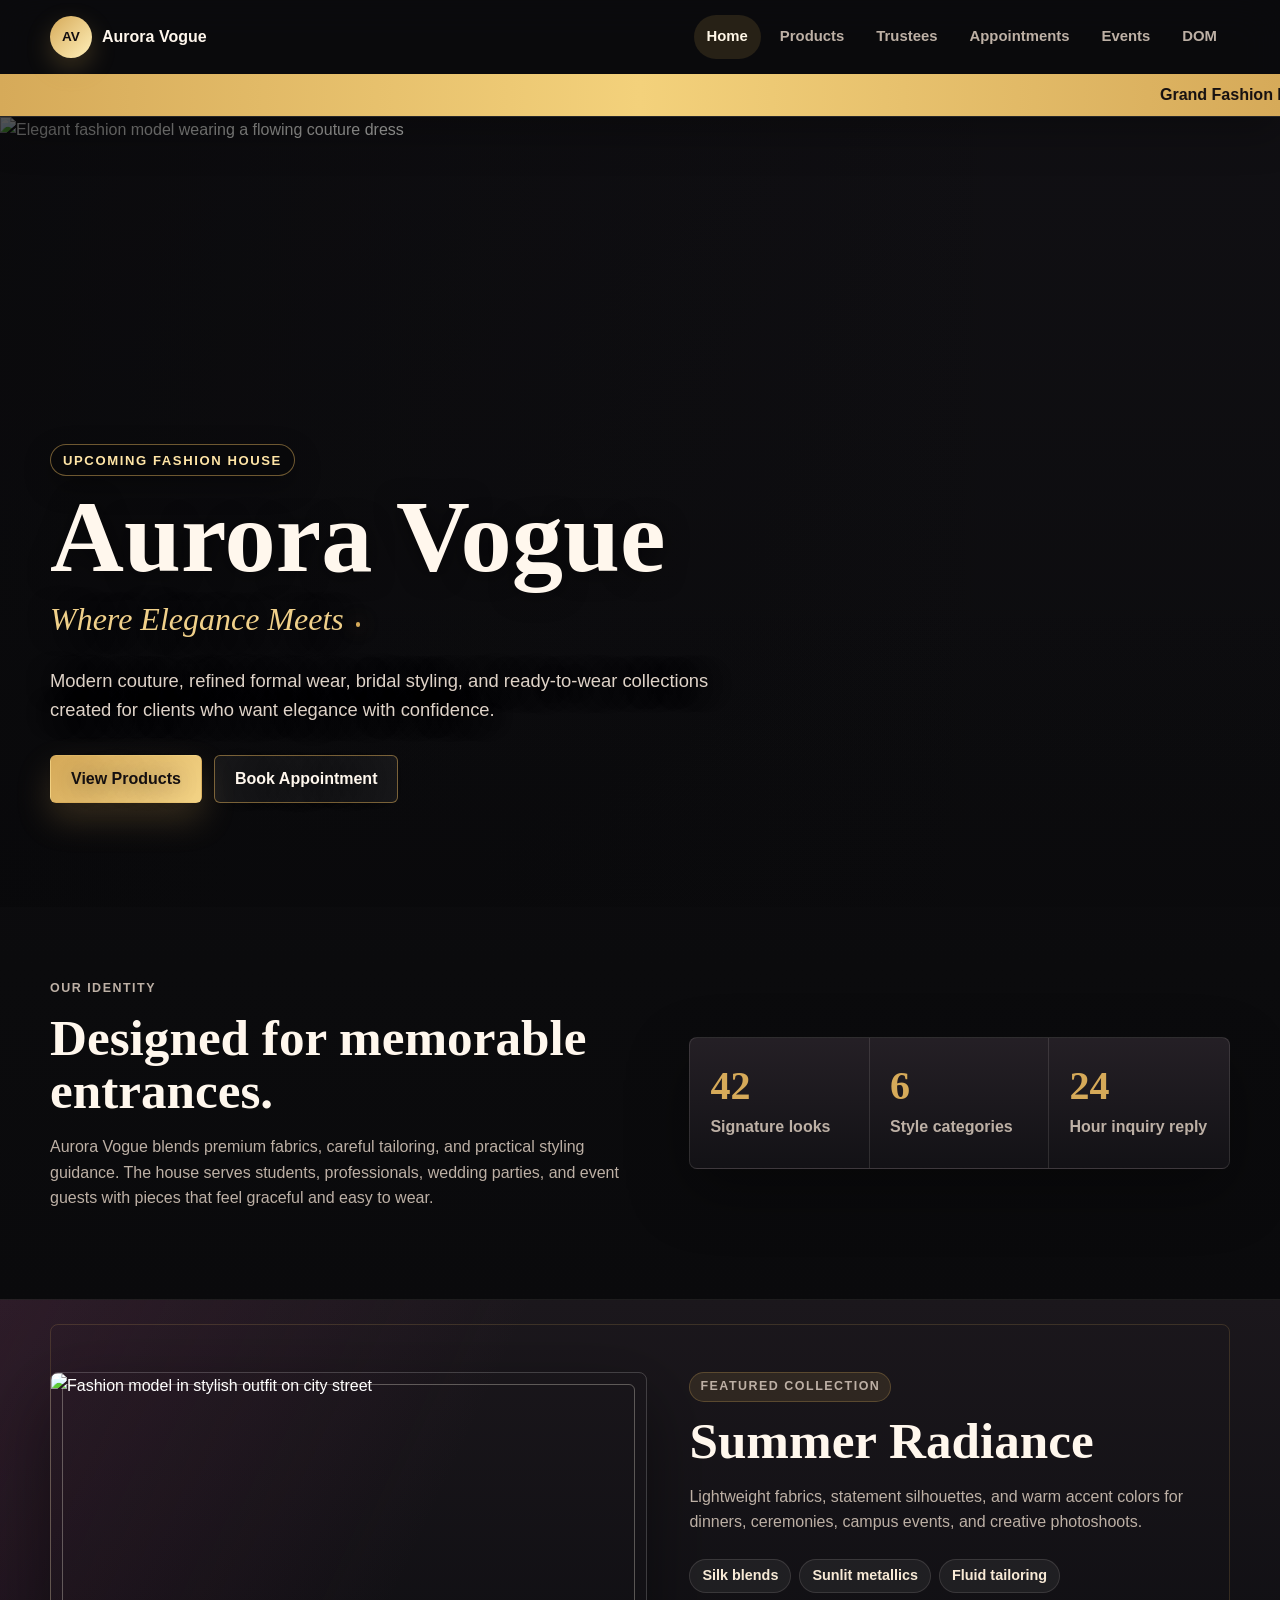
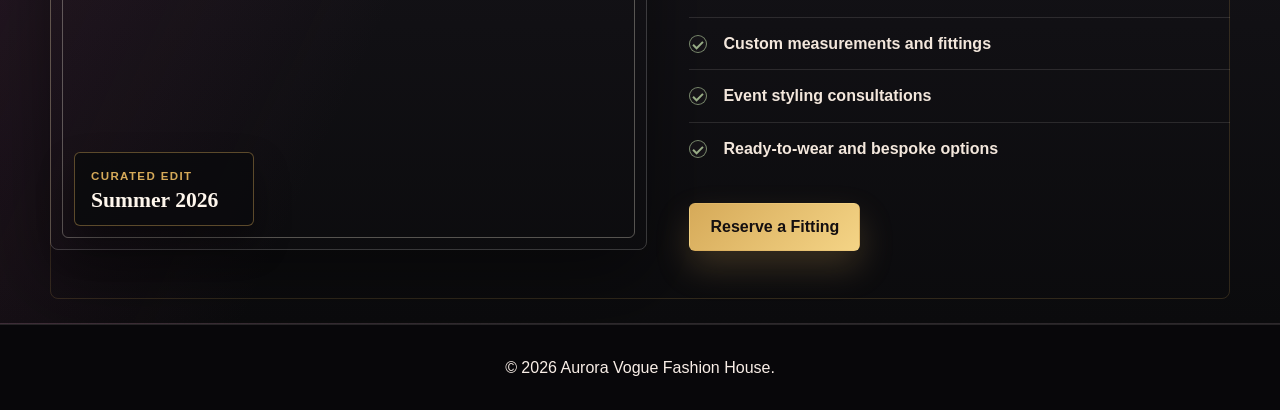
==== index.html @ fed981a0 "Beautify featured collection section" ====
<!DOCTYPE html>
<html lang="en">
<head>
  <meta charset="UTF-8">
  <meta name="viewport" content="width=device-width, initial-scale=1.0">
  <title>Aurora Vogue | Fashion House</title>
  <link rel="preconnect" href="https://images.unsplash.com">
  <link rel="stylesheet" href="styles.css">
  <script src="script.js" defer></script>
</head>
<body data-page="home">
  <header class="site-header">
    <nav class="nav-shell" aria-label="Main navigation">
      <a class="brand" href="index.html" aria-label="Aurora Vogue home">
        <span class="brand-mark">AV</span>
        <span>Aurora Vogue</span>
      </a>
      <button class="menu-toggle" type="button" aria-label="Open navigation" aria-expanded="false">Menu</button>
      <div class="nav-links">
        <a href="index.html">Home</a>
        <a href="products.html">Products</a>
        <a href="trustees.html">Trustees</a>
        <a href="appointments.html">Appointments</a>
        <a href="events.html">Events</a>
        <a href="dom.html">DOM</a>
      </div>
    </nav>
    <marquee class="ticker" behavior="scroll" direction="left">
      Grand Fashion Preview: August 18, 2026 | Bridal couture fittings open every Friday | Student showcase discount: 15% off selected pieces
    </marquee>
  </header>

  <main>
    <section class="hero">
      <img class="hero-image" src="https://images.unsplash.com/photo-1496747611176-843222e1e57c?auto=format&fit=crop&w=1800&q=85" alt="Elegant fashion model wearing a flowing couture dress">
      <div class="hero-overlay"></div>
      <div class="hero-content reveal">
        <p class="eyebrow">Upcoming Fashion House</p>
        <h1>Aurora Vogue</h1>
        <p class="typing-motto" data-title="Where Elegance Meets Confidence." aria-label="Where Elegance Meets Confidence.">Where Elegance Meets Confidence.</p>
        <p>Modern couture, refined formal wear, bridal styling, and ready-to-wear collections created for clients who want elegance with confidence.</p>
        <div class="hero-actions">
          <a class="button primary" href="products.html">View Products</a>
          <a class="button secondary" href="appointments.html">Book Appointment</a>
        </div>
      </div>
    </section>

    <section class="section intro-grid">
      <div class="section-copy reveal">
        <p class="eyebrow">Our Identity</p>
        <h2>Designed for memorable entrances.</h2>
        <p>Aurora Vogue blends premium fabrics, careful tailoring, and practical styling guidance. The house serves students, professionals, wedding parties, and event guests with pieces that feel graceful and easy to wear.</p>
      </div>
      <div class="metric-strip reveal" aria-label="Fashion house highlights">
        <div>
          <strong data-count="42">0</strong>
          <span>Signature looks</span>
        </div>
        <div>
          <strong data-count="6">0</strong>
          <span>Style categories</span>
        </div>
        <div>
          <strong data-count="24">0</strong>
          <span>Hour inquiry reply</span>
        </div>
      </div>
    </section>

    <section class="section feature-band" aria-labelledby="summerRadianceTitle">
      <div class="feature-image reveal">
        <img src="https://images.unsplash.com/photo-1509631179647-0177331693ae?auto=format&fit=crop&w=1200&q=85" alt="Fashion model in stylish outfit on city street">
        <div class="feature-image-label">
          <span>Curated edit</span>
          <strong>Summer 2026</strong>
        </div>
      </div>
      <div class="feature-copy reveal">
        <p class="eyebrow">Featured Collection</p>
        <h2 id="summerRadianceTitle">Summer Radiance</h2>
        <p>Lightweight fabrics, statement silhouettes, and warm accent colors for dinners, ceremonies, campus events, and creative photoshoots.</p>
        <div class="collection-notes" aria-label="Collection highlights">
          <span>Silk blends</span>
          <span>Sunlit metallics</span>
          <span>Fluid tailoring</span>
        </div>
        <ul class="check-list">
          <li>Custom measurements and fittings</li>
          <li>Event styling consultations</li>
          <li>Ready-to-wear and bespoke options</li>
        </ul>
        <a class="button primary feature-button" href="appointments.html">Reserve a Fitting</a>
      </div>
    </section>
  </main>

  <footer class="site-footer">
    <p>&copy; <span data-year></span> Aurora Vogue Fashion House.</p>
  </footer>
</body>
</html>
---- styles.css ----
:root {
  --ink: #f7efe4;
  --muted: #bdb0a5;
  --paper: #0b0b0d;
  --ivory: #19171a;
  --surface: #151317;
  --surface-soft: #201b20;
  --surface-lift: #252026;
  --rose: #d15f75;
  --plum: #6f2d55;
  --gold: #d6aa59;
  --sage: #9fb58c;
  --line: rgba(247, 239, 228, 0.12);
  --shadow: 0 22px 60px rgba(0, 0, 0, 0.36);
}

* {
  box-sizing: border-box;
}

html {
  scroll-behavior: smooth;
}

body {
  margin: 0;
  font-family: "Segoe UI", Arial, sans-serif;
  color: var(--ink);
  background: linear-gradient(180deg, #111014 0%, #0b0b0d 48%, #08080a 100%);
  line-height: 1.6;
}

img {
  display: block;
  max-width: 100%;
}

a {
  color: inherit;
  text-decoration: none;
}

.site-header {
  position: sticky;
  top: 0;
  z-index: 20;
  background: rgba(11, 11, 13, 0.9);
  border-bottom: 1px solid var(--line);
  box-shadow: 0 16px 40px rgba(0, 0, 0, 0.28);
  backdrop-filter: blur(20px);
}

.nav-shell {
  width: min(1180px, calc(100% - 32px));
  margin: 0 auto;
  min-height: 74px;
  display: flex;
  align-items: center;
  justify-content: space-between;
  gap: 24px;
}

.brand {
  display: inline-flex;
  align-items: center;
  gap: 10px;
  font-weight: 800;
  letter-spacing: 0;
  white-space: nowrap;
  color: #fff7ed;
}

.brand-mark {
  width: 42px;
  height: 42px;
  display: grid;
  place-items: center;
  border-radius: 50%;
  color: #120d10;
  background: linear-gradient(135deg, var(--gold), #fff0ba);
  font-size: 0.85rem;
  box-shadow: 0 10px 26px rgba(214, 170, 89, 0.24);
}

.nav-links {
  display: flex;
  align-items: center;
  gap: 6px;
}

.nav-links a {
  padding: 10px 13px;
  border-radius: 999px;
  color: var(--muted);
  font-weight: 650;
  font-size: 0.93rem;
}

.nav-links a:hover,
.nav-links a.active {
  color: #fff7e7;
  background: rgba(214, 170, 89, 0.14);
}

.menu-toggle {
  display: none;
  position: relative;
  width: 44px;
  height: 44px;
  border: 1px solid var(--line);
  border-radius: 6px;
  background: #1c171d;
  color: var(--ink);
  font-size: 0;
  font-weight: 850;
  cursor: pointer;
  box-shadow: 0 10px 24px rgba(0, 0, 0, 0.26);
  transition: background 160ms ease, border-color 160ms ease, box-shadow 160ms ease;
}

.menu-toggle::before,
.menu-toggle::after {
  content: "";
  position: absolute;
  left: 50%;
  top: 50%;
  width: 20px;
  height: 2px;
  border-radius: 999px;
  background: #fff7e7;
  transition: transform 160ms ease, box-shadow 160ms ease;
}

.menu-toggle::before {
  box-shadow: 0 7px 0 #fff7e7;
  transform: translate(-50%, -7px);
}

.menu-toggle::after {
  transform: translate(-50%, 7px);
}

.menu-toggle:hover,
.menu-toggle.is-open {
  border-color: rgba(214, 170, 89, 0.46);
  background: #261f25;
}

.menu-toggle.is-open::before {
  box-shadow: none;
  transform: translate(-50%, -50%) rotate(45deg);
}

.menu-toggle.is-open::after {
  transform: translate(-50%, -50%) rotate(-45deg);
}

.ticker {
  display: block;
  padding: 8px 0;
  color: #140f10;
  background: linear-gradient(90deg, var(--gold), #f3d17b, var(--gold));
  font-weight: 650;
}

.hero {
  position: relative;
  min-height: calc(100vh - 110px);
  display: grid;
  align-items: end;
  overflow: hidden;
}

.hero-image {
  position: absolute;
  inset: 0;
  width: 100%;
  height: 100%;
  object-fit: cover;
  filter: brightness(1.08) contrast(1.04) saturate(1.08);
}

.hero-overlay {
  position: absolute;
  inset: 0;
  background:
    linear-gradient(90deg, rgba(8, 8, 10, 0.66), rgba(8, 8, 10, 0.24) 48%, rgba(8, 8, 10, 0.02) 78%),
    linear-gradient(0deg, rgba(8, 8, 10, 0.32), transparent 42%);
}

.hero-content {
  position: relative;
  z-index: 1;
  width: min(1180px, calc(100% - 32px));
  margin: 0 auto;
  padding: 86px 0 104px;
  color: #fff7ed;
  text-shadow: 0 2px 24px rgba(0, 0, 0, 0.55);
}

.hero-content h1,
.page-hero h1 {
  margin: 0;
  max-width: 760px;
  font-size: clamp(3rem, 8vw, 6.6rem);
  line-height: 0.95;
  font-family: Georgia, "Times New Roman", serif;
  letter-spacing: 0;
}

.typing-motto {
  display: block;
  min-height: 1.5em;
  margin: 14px 0 0;
  color: #f0d08a;
  font-family: Georgia, "Times New Roman", serif;
  font-size: clamp(1.25rem, 3vw, 2rem);
  font-style: italic;
  line-height: 1.25;
  white-space: nowrap;
}

.typing-motto.is-typing::after {
  content: "";
  display: inline-block;
  width: 0.13em;
  height: 0.13em;
  margin-left: 0.12em;
  background: var(--gold);
  border-radius: 50%;
  vertical-align: 0.12em;
  box-shadow: 0 0 18px rgba(214, 170, 89, 0.52);
  animation: dotPulse 1.15s ease-in-out infinite;
}

@keyframes dotPulse {
  0%,
  100% {
    opacity: 0.35;
    transform: scale(0.72);
  }

  50% {
    opacity: 1;
    transform: scale(1);
  }
}

.hero-content p:not(.eyebrow):not(.typing-motto),
.page-hero p:not(.eyebrow) {
  max-width: 660px;
  font-size: 1.15rem;
  color: #dfd3c8;
}

.eyebrow {
  margin: 0 0 12px;
  color: var(--gold);
  text-transform: uppercase;
  font-size: 0.78rem;
  font-weight: 800;
  letter-spacing: 0.12em;
}

.hero-content .eyebrow {
  display: inline-flex;
  align-items: center;
  min-height: 32px;
  padding: 0 12px;
  color: #ffe5a6;
  background: rgba(8, 8, 10, 0.68);
  border: 1px solid rgba(214, 170, 89, 0.5);
  border-radius: 999px;
  font-size: 0.82rem;
  font-weight: 900;
  text-shadow: none;
  box-shadow: 0 10px 28px rgba(0, 0, 0, 0.32);
}

.hero-actions {
  display: flex;
  flex-wrap: wrap;
  gap: 12px;
  margin-top: 30px;
}

.button {
  display: inline-flex;
  align-items: center;
  justify-content: center;
  min-height: 48px;
  padding: 0 20px;
  border: 1px solid transparent;
  border-radius: 6px;
  font-weight: 800;
  cursor: pointer;
  transition: transform 160ms ease, box-shadow 160ms ease, background 160ms ease;
}

.button:hover {
  transform: translateY(-2px);
}

.button.primary {
  color: #140f10;
  background: linear-gradient(135deg, var(--gold), #f4d486);
  box-shadow: 0 16px 34px rgba(214, 170, 89, 0.22);
}

.button.secondary {
  color: #fff7ed;
  border-color: rgba(214, 170, 89, 0.52);
  background: rgba(255, 255, 255, 0.06);
}

.section {
  width: min(1180px, calc(100% - 32px));
  margin: 0 auto;
  padding: 72px 0;
}

.intro-grid,
.feature-band,
.contact-layout,
.dom-layout,
.event-focus {
  display: grid;
  grid-template-columns: 1.05fr 0.95fr;
  gap: 42px;
  align-items: center;
}

.section-copy h2,
.feature-copy h2,
.event-focus h2,
.dom-card h2,
.contact-panel h2 {
  margin: 0 0 14px;
  font-size: clamp(2rem, 4vw, 3.5rem);
  line-height: 1.05;
  font-family: Georgia, "Times New Roman", serif;
  letter-spacing: 0;
  color: #fff7ed;
}

.section-copy p,
.feature-copy p {
  color: var(--muted);
}

.metric-strip {
  display: grid;
  grid-template-columns: repeat(3, 1fr);
  border: 1px solid var(--line);
  background: linear-gradient(180deg, rgba(37, 32, 38, 0.98), rgba(19, 18, 22, 0.98));
  box-shadow: var(--shadow);
  border-radius: 8px;
  overflow: hidden;
}

.metric-strip div {
  padding: 28px 20px;
  border-right: 1px solid var(--line);
}

.metric-strip div:last-child {
  border-right: 0;
}

.metric-strip strong {
  display: block;
  color: var(--gold);
  font-size: 2.5rem;
  line-height: 1;
  font-family: Georgia, "Times New Roman", serif;
}

.metric-strip span {
  display: block;
  margin-top: 8px;
  color: var(--muted);
  font-weight: 650;
}

.feature-band {
  position: relative;
  width: 100%;
  overflow: hidden;
  padding-inline: max(16px, calc((100vw - 1180px) / 2));
  background:
    linear-gradient(115deg, rgba(111, 45, 85, 0.22), transparent 34%),
    linear-gradient(180deg, #1b171c 0%, #111014 52%, #0b0b0d 100%);
  border-top: 1px solid rgba(247, 239, 228, 0.08);
  border-bottom: 1px solid rgba(247, 239, 228, 0.08);
}

.feature-band::before {
  content: "";
  position: absolute;
  inset: 24px max(16px, calc((100vw - 1180px) / 2));
  pointer-events: none;
  border: 1px solid rgba(214, 170, 89, 0.18);
  border-radius: 8px;
}

.feature-image {
  position: relative;
  isolation: isolate;
}

.feature-image img {
  width: 100%;
  aspect-ratio: 5 / 4;
  object-fit: cover;
  box-shadow: 0 28px 70px rgba(0, 0, 0, 0.44);
  border: 1px solid rgba(247, 239, 228, 0.18);
  border-radius: 8px;
  filter: brightness(1.12) contrast(1.05) saturate(1.08);
}

.feature-image::after {
  content: "";
  position: absolute;
  inset: 12px;
  pointer-events: none;
  border: 1px solid rgba(255, 247, 231, 0.3);
  border-radius: 6px;
}

.feature-image-label {
  position: absolute;
  left: 24px;
  bottom: 24px;
  z-index: 1;
  min-width: 180px;
  padding: 14px 16px;
  color: #fff7ed;
  background: rgba(11, 11, 13, 0.88);
  border: 1px solid rgba(214, 170, 89, 0.4);
  border-radius: 6px;
  box-shadow: 0 18px 34px rgba(0, 0, 0, 0.36);
}

.feature-image-label span {
  display: block;
  color: var(--gold);
  font-size: 0.72rem;
  font-weight: 850;
  letter-spacing: 0.12em;
  text-transform: uppercase;
}

.feature-image-label strong {
  display: block;
  margin-top: 4px;
  font-family: Georgia, "Times New Roman", serif;
  font-size: 1.35rem;
  line-height: 1;
}

.feature-copy {
  position: relative;
  z-index: 1;
  max-width: 560px;
}

.feature-copy .eyebrow {
  display: inline-flex;
  align-items: center;
  min-height: 30px;
  padding: 0 10px;
  background: rgba(214, 170, 89, 0.12);
  border: 1px solid rgba(214, 170, 89, 0.26);
  border-radius: 999px;
}

.check-list {
  padding: 0;
  margin: 24px 0 0;
  list-style: none;
}

.check-list li {
  padding: 13px 0 13px 34px;
  border-top: 1px solid rgba(247, 239, 228, 0.12);
  position: relative;
  font-weight: 650;
  color: #f3e7dc;
}

.check-list li::before {
  content: "";
  position: absolute;
  left: 0;
  top: 17px;
  width: 16px;
  height: 16px;
  border: 1px solid rgba(159, 181, 140, 0.72);
  border-radius: 50%;
  background: #151317;
}

.check-list li::after {
  content: "";
  position: absolute;
  left: 6px;
  top: 21px;
  width: 4px;
  height: 8px;
  border: solid rgba(159, 181, 140, 0.95);
  border-width: 0 2px 2px 0;
  transform: rotate(45deg);
}

.collection-notes {
  display: flex;
  flex-wrap: wrap;
  gap: 8px;
  margin-top: 24px;
}

.collection-notes span {
  display: inline-flex;
  align-items: center;
  min-height: 34px;
  padding: 0 12px;
  color: #f8ead6;
  background: rgba(255, 255, 255, 0.06);
  border: 1px solid rgba(247, 239, 228, 0.12);
  border-radius: 999px;
  font-size: 0.9rem;
  font-weight: 750;
}

.feature-button {
  margin-top: 28px;
}

.page-hero {
  min-height: 430px;
  display: grid;
  align-items: end;
  color: #fff7ed;
  background:
    linear-gradient(90deg, rgba(8, 8, 10, 0.62), rgba(8, 8, 10, 0.18), rgba(8, 8, 10, 0.02)),
    url("https://images.unsplash.com/photo-1483985988355-763728e1935b?auto=format&fit=crop&w=1800&q=85") center/cover;
}

.page-hero.compact {
  min-height: 320px;
}

.trustees-hero {
  background:
    linear-gradient(90deg, rgba(8, 8, 10, 0.62), rgba(8, 8, 10, 0.18), rgba(8, 8, 10, 0.02)),
    url("https://images.unsplash.com/photo-1558769132-cb1aea458c5e?auto=format&fit=crop&w=1800&q=85") center/cover;
}

.appointment-hero {
  background:
    linear-gradient(90deg, rgba(8, 8, 10, 0.62), rgba(8, 8, 10, 0.18), rgba(8, 8, 10, 0.02)),
    url("https://images.unsplash.com/photo-1558769132-cb1aea458c5e?auto=format&fit=crop&w=1800&q=85") center/cover;
}

.events-hero {
  background:
    linear-gradient(90deg, rgba(8, 8, 10, 0.62), rgba(8, 8, 10, 0.18), rgba(8, 8, 10, 0.02)),
    url("https://images.unsplash.com/photo-1469334031218-e382a71b716b?auto=format&fit=crop&w=1800&q=85") center/cover;
}

.page-hero-inner {
  width: min(1180px, calc(100% - 32px));
  margin: 0 auto;
  padding: 76px 0;
}

.toolbar {
  display: flex;
  flex-wrap: wrap;
  gap: 10px;
  margin-bottom: 28px;
}

.filter-btn {
  min-height: 42px;
  padding: 0 16px;
  border: 1px solid var(--line);
  border-radius: 6px;
  color: var(--ink);
  background: rgba(255, 255, 255, 0.04);
  font-weight: 800;
  cursor: pointer;
  transition: background 160ms ease, border-color 160ms ease, color 160ms ease;
}

.filter-btn.active,
.filter-btn:hover {
  color: #140f10;
  background: var(--gold);
}

.product-grid,
.trustee-grid,
.event-list {
  display: grid;
  grid-template-columns: repeat(3, minmax(0, 1fr));
  gap: 22px;
}

.product-card,
.trustee-card,
.event-card,
.dom-card,
.contact-panel,
.appointment-form {
  background: linear-gradient(180deg, rgba(37, 32, 38, 0.98), rgba(20, 18, 23, 0.98));
  border: 1px solid var(--line);
  border-radius: 8px;
  box-shadow: var(--shadow);
  position: relative;
  overflow: hidden;
}

.product-card::before,
.trustee-card::before,
.event-card::before,
.dom-card::before,
.contact-panel::before,
.appointment-form::before,
.event-focus::before {
  content: "";
  position: absolute;
  inset: 0;
  border-top: 1px solid rgba(214, 170, 89, 0.28);
  pointer-events: none;
}

.product-card {
  display: grid;
  grid-template-rows: 292px 1fr;
  overflow: hidden;
  transition: transform 180ms ease, border-color 180ms ease, box-shadow 180ms ease;
}

.product-card:hover,
.trustee-card:hover,
.event-card:hover {
  transform: translateY(-4px);
  border-color: rgba(214, 170, 89, 0.34);
  box-shadow: 0 28px 76px rgba(0, 0, 0, 0.42);
}

.product-card.is-hidden {
  display: none;
}

.product-card img {
  width: 100%;
  height: 100%;
  object-fit: cover;
  filter: brightness(1.08) contrast(1.04) saturate(1.1);
  transition: transform 260ms ease, filter 260ms ease;
}

.product-card:hover img {
  transform: scale(1.04);
  filter: brightness(1.14) contrast(1.05) saturate(1.14);
}

.product-card div,
.trustee-card,
.event-card,
.dom-card,
.contact-panel {
  padding: 24px;
}

.product-card span,
.event-card time {
  color: var(--gold);
  font-weight: 850;
  font-size: 0.82rem;
  text-transform: uppercase;
}

.product-card h2,
.trustee-card h2,
.event-card h2 {
  margin: 8px 0;
  font-size: 1.28rem;
  line-height: 1.2;
  color: #fff7ed;
}

.product-card p,
.trustee-card p,
.event-card p,
.contact-panel p,
.dom-card li {
  color: var(--muted);
}

.product-card strong {
  display: block;
  margin-top: 16px;
  font-size: 1.18rem;
  color: var(--gold);
}

.trustee-grid {
  grid-template-columns: repeat(4, minmax(0, 1fr));
}

.trustee-card {
  text-align: center;
}

.trustee-card img {
  width: 100%;
  aspect-ratio: 1;
  object-fit: cover;
  border-radius: 50%;
  border: 6px solid rgba(214, 170, 89, 0.22);
  margin-bottom: 18px;
  background: #2a242a;
  box-shadow: 0 16px 36px rgba(0, 0, 0, 0.28);
  animation: portraitFloat 4.5s ease-in-out infinite;
}

.trustee-card:nth-child(2) img {
  animation-delay: 0.35s;
}

.trustee-card:nth-child(3) img {
  animation-delay: 0.7s;
}

.trustee-card:nth-child(4) img {
  animation-delay: 1.05s;
}

@keyframes portraitFloat {
  0%,
  100% {
    transform: translateY(0);
  }

  50% {
    transform: translateY(-7px);
  }
}

.appointment-form {
  display: grid;
  grid-template-columns: repeat(2, 1fr);
  gap: 18px;
  padding: 28px;
}

.appointment-form label {
  display: grid;
  gap: 8px;
  color: #ded0c3;
  font-weight: 800;
}

.appointment-form input,
.appointment-form select,
.appointment-form textarea {
  width: 100%;
  border: 1px solid var(--line);
  border-radius: 6px;
  padding: 13px 14px;
  color: var(--ink);
  background: #0f0e12;
  font: inherit;
  transition: border-color 160ms ease, background 160ms ease, outline 160ms ease;
}

.appointment-form input::placeholder,
.appointment-form textarea::placeholder {
  color: #8e838a;
}

.appointment-form input:focus,
.appointment-form select:focus,
.appointment-form textarea:focus {
  outline: 3px solid rgba(214, 170, 89, 0.16);
  border-color: var(--gold);
}

.full-span {
  grid-column: 1 / -1;
}

.form-status {
  min-height: 24px;
  margin: 0;
  color: var(--sage);
  font-weight: 850;
}

.hours {
  margin-top: 24px;
  padding-top: 20px;
  border-top: 1px solid var(--line);
}

.hours h3 {
  margin: 0 0 8px;
}

.event-focus {
  margin-top: 52px;
  padding: 34px;
  border: 1px solid var(--line);
  background: linear-gradient(180deg, rgba(37, 32, 38, 0.98), rgba(20, 18, 23, 0.98));
  box-shadow: var(--shadow);
  position: relative;
  border-radius: 8px;
  overflow: hidden;
}

.countdown {
  display: grid;
  grid-template-columns: repeat(3, 1fr);
  gap: 12px;
}

.countdown div {
  padding: 22px 12px;
  text-align: center;
  background: #0f0e12;
  border: 1px solid var(--line);
  border-radius: 6px;
}

.countdown strong {
  display: block;
  font-size: 2rem;
  color: var(--gold);
  font-family: Georgia, "Times New Roman", serif;
}

.countdown span {
  color: var(--muted);
  font-weight: 800;
}

.event-card span {
  display: inline-block;
  margin-top: 14px;
  color: var(--sage);
  font-weight: 850;
}

.dom-layout {
  align-items: start;
}

.dom-card pre {
  overflow: auto;
  margin: 0;
  padding: 20px;
  color: #f7efe4;
  background: #0d0b0f;
  border-radius: 6px;
  line-height: 1.5;
  border: 1px solid var(--line);
}

.page-list {
  padding-left: 20px;
}

.site-footer {
  display: flex;
  flex-wrap: wrap;
  justify-content: center;
  gap: 12px;
  padding: 30px max(16px, calc((100vw - 1180px) / 2));
  color: #f9eee7;
  background: #08070a;
  border-top: 1px solid var(--line);
  text-align: center;
}

.site-footer p {
  margin: 0;
  width: 100%;
}

.reveal {
  opacity: 0;
  transform: translateY(16px);
  transition: opacity 500ms ease, transform 500ms ease;
}

.reveal.visible {
  opacity: 1;
  transform: translateY(0);
}

@media (max-width: 980px) {
  .nav-shell {
    min-height: 66px;
  }

  .menu-toggle {
    display: grid;
    place-items: center;
  }

  .nav-links {
    position: absolute;
    top: calc(100% + 1px);
    left: 0;
    right: 0;
    display: none;
    flex-direction: column;
    align-items: stretch;
    gap: 4px;
    padding: 10px;
    background: #121014;
    border: 1px solid rgba(247, 239, 228, 0.14);
    border-left: 0;
    border-right: 0;
    border-top: 0;
    border-radius: 0 0 8px 8px;
    box-shadow: 0 22px 42px rgba(0, 0, 0, 0.48);
  }

  .nav-links.open {
    display: flex;
  }

  .nav-links a {
    min-height: 44px;
    display: flex;
    align-items: center;
    border-radius: 6px;
    padding: 0 14px;
    color: #eee0d1;
    background: #19161b;
    border: 1px solid rgba(247, 239, 228, 0.08);
  }

  .nav-links a:hover,
  .nav-links a.active {
    background: rgba(214, 170, 89, 0.18);
  }

  .intro-grid,
  .feature-band,
  .contact-layout,
  .dom-layout,
  .event-focus {
    grid-template-columns: 1fr;
  }

  .product-grid,
  .event-list {
    grid-template-columns: repeat(2, minmax(0, 1fr));
  }

  .trustee-grid {
    grid-template-columns: repeat(2, minmax(0, 1fr));
  }
}

@media (max-width: 640px) {
  .hero {
    min-height: 620px;
  }

  .hero-content {
    padding-bottom: 70px;
  }

  .hero-content h1,
  .page-hero h1 {
    font-size: clamp(2.6rem, 18vw, 4.2rem);
  }

  .hero-content .typing-motto {
    font-size: clamp(1rem, 4.4vw, 1.35rem);
    white-space: nowrap;
  }

  .metric-strip,
  .product-grid,
  .trustee-grid,
  .event-list,
  .countdown,
  .appointment-form {
    grid-template-columns: 1fr;
  }

  .appointment-form {
    padding: 20px;
  }

  .full-span {
    grid-column: auto;
  }

  .page-hero {
    min-height: 360px;
  }

  .section {
    padding: 54px 0;
  }

  .feature-band::before {
    inset: 16px;
  }

  .feature-image img {
    aspect-ratio: 4 / 5;
  }

  .feature-image-label {
    left: 16px;
    right: 16px;
    bottom: 16px;
    min-width: 0;
  }

  .collection-notes span {
    min-height: 32px;
    font-size: 0.84rem;
  }

  .feature-button {
    width: 100%;
  }
}
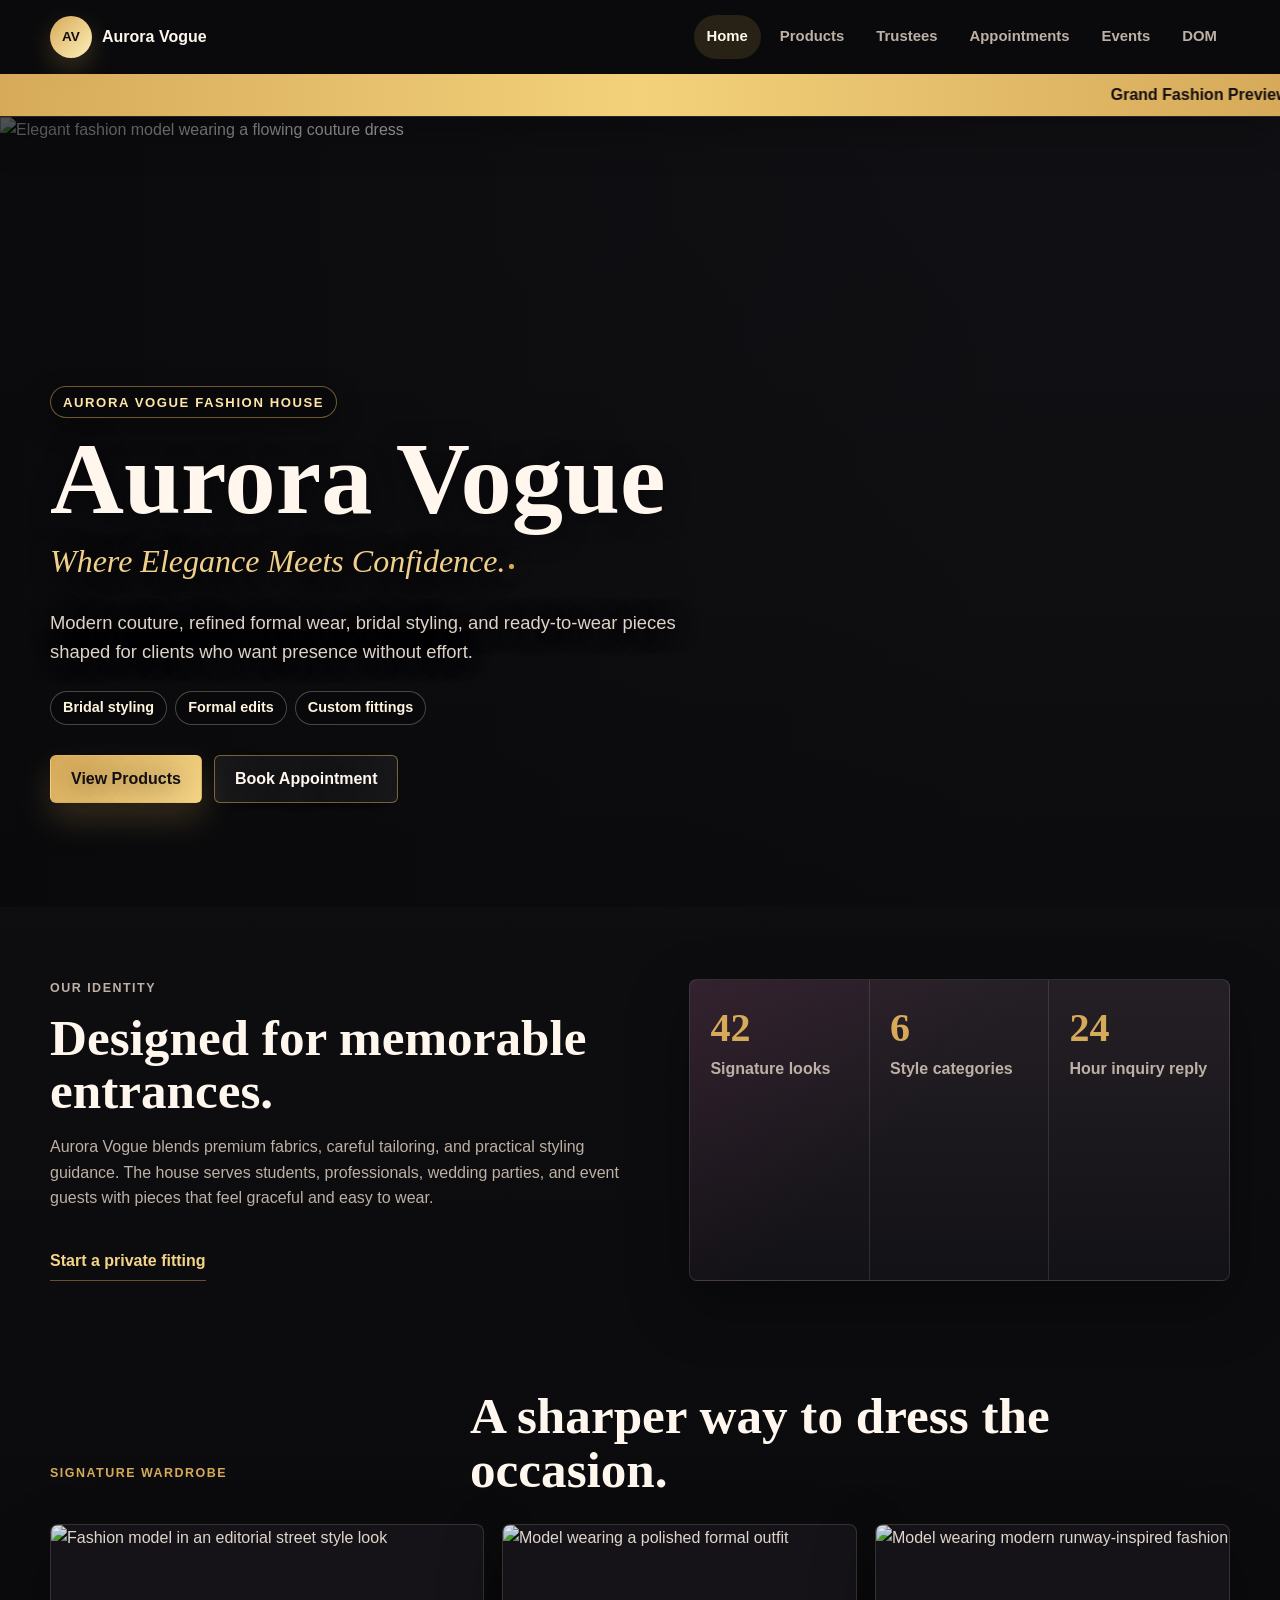
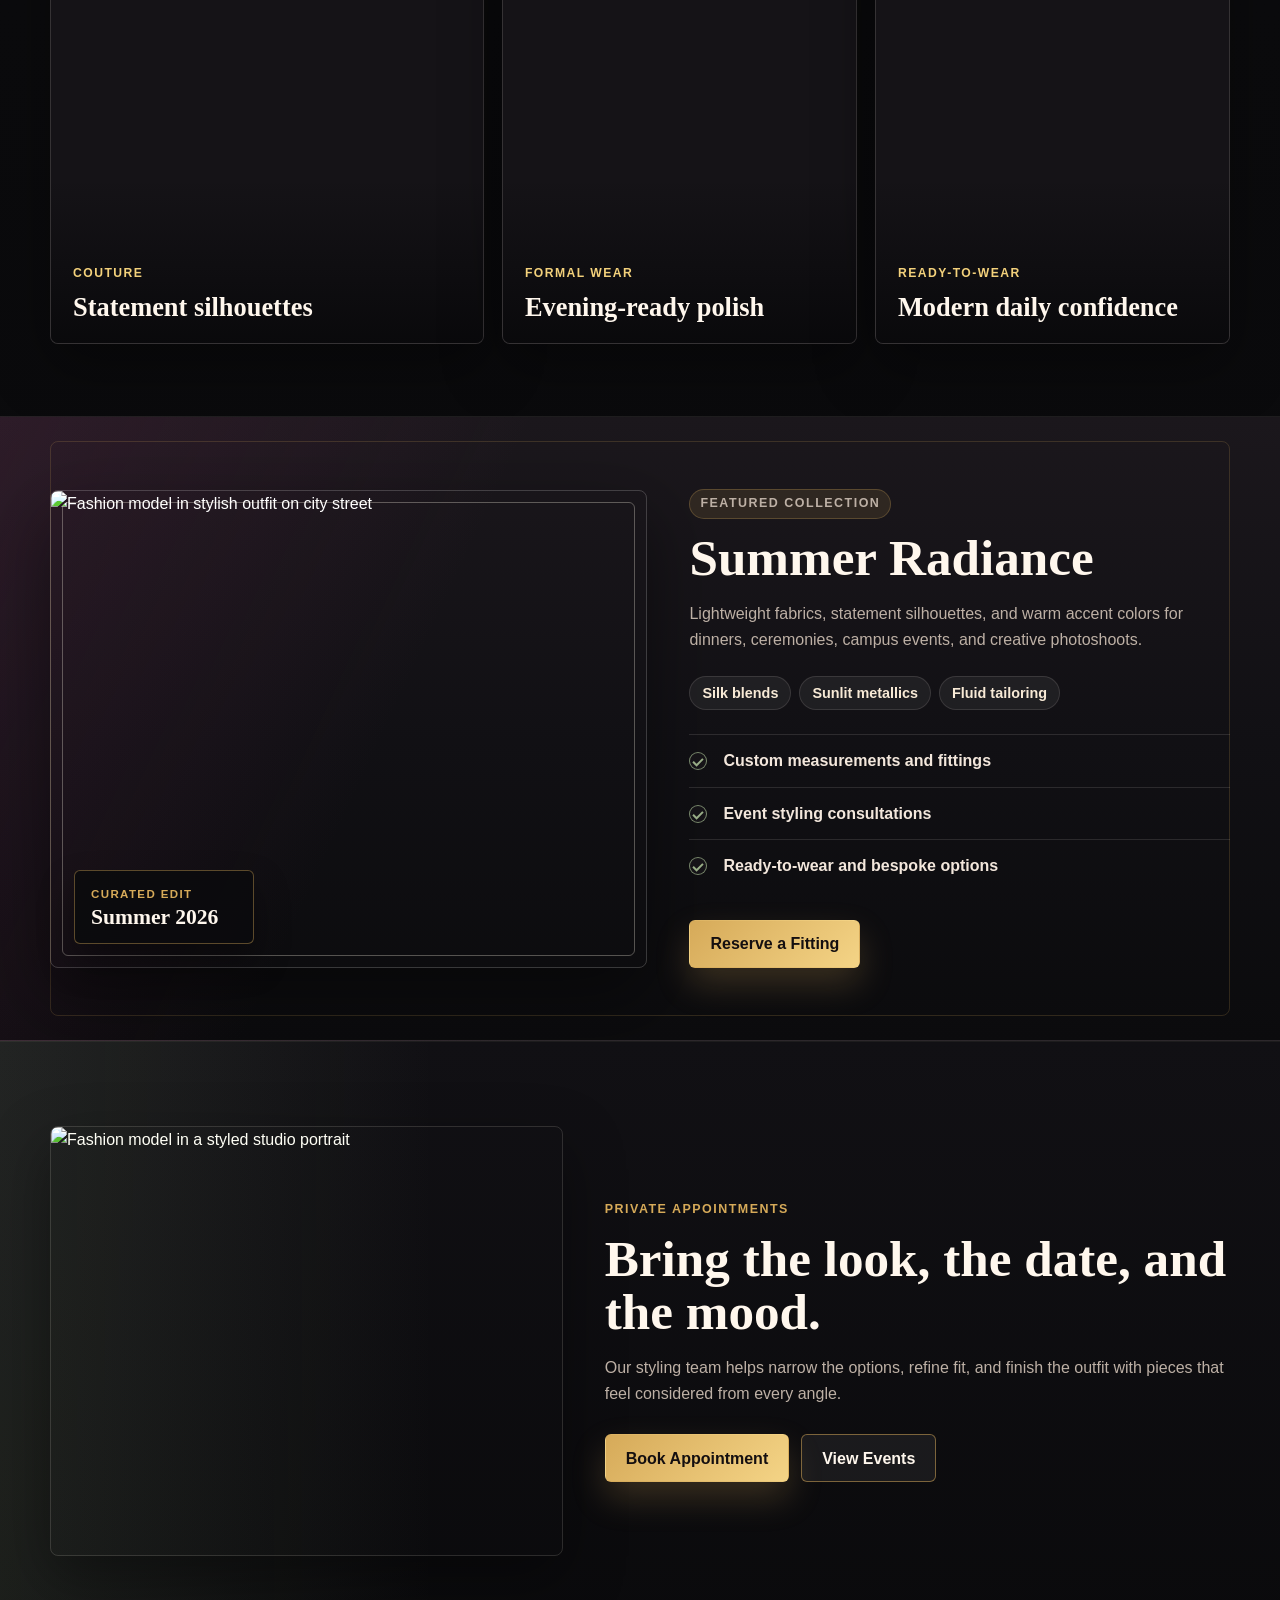
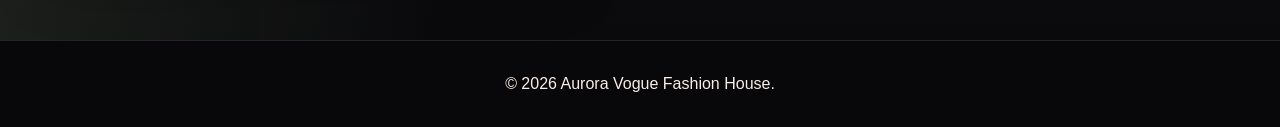
==== commit c809bff6: "Redesign home page experience" ====
--- a/index.html
+++ b/index.html
@@ -35,10 +35,15 @@
       <img class="hero-image" src="https://images.unsplash.com/photo-1496747611176-843222e1e57c?auto=format&fit=crop&w=1800&q=85" alt="Elegant fashion model wearing a flowing couture dress">
       <div class="hero-overlay"></div>
       <div class="hero-content reveal">
-        <p class="eyebrow">Upcoming Fashion House</p>
+        <p class="eyebrow">Aurora Vogue Fashion House</p>
         <h1>Aurora Vogue</h1>
         <p class="typing-motto" data-title="Where Elegance Meets Confidence." aria-label="Where Elegance Meets Confidence.">Where Elegance Meets Confidence.</p>
-        <p>Modern couture, refined formal wear, bridal styling, and ready-to-wear collections created for clients who want elegance with confidence.</p>
+        <p>Modern couture, refined formal wear, bridal styling, and ready-to-wear pieces shaped for clients who want presence without effort.</p>
+        <div class="hero-meta" aria-label="Aurora Vogue specialties">
+          <span>Bridal styling</span>
+          <span>Formal edits</span>
+          <span>Custom fittings</span>
+        </div>
         <div class="hero-actions">
           <a class="button primary" href="products.html">View Products</a>
           <a class="button secondary" href="appointments.html">Book Appointment</a>
@@ -46,11 +51,12 @@
       </div>
     </section>
 
-    <section class="section intro-grid">
+    <section class="section atelier-intro">
       <div class="section-copy reveal">
         <p class="eyebrow">Our Identity</p>
         <h2>Designed for memorable entrances.</h2>
         <p>Aurora Vogue blends premium fabrics, careful tailoring, and practical styling guidance. The house serves students, professionals, wedding parties, and event guests with pieces that feel graceful and easy to wear.</p>
+        <a class="text-link" href="appointments.html">Start a private fitting</a>
       </div>
       <div class="metric-strip reveal" aria-label="Fashion house highlights">
         <div>
@@ -65,6 +71,36 @@
           <strong data-count="24">0</strong>
           <span>Hour inquiry reply</span>
         </div>
+      </div>
+    </section>
+
+    <section class="section lookbook-section" aria-labelledby="lookbookTitle">
+      <div class="section-heading reveal">
+        <p class="eyebrow">Signature Wardrobe</p>
+        <h2 id="lookbookTitle">A sharper way to dress the occasion.</h2>
+      </div>
+      <div class="lookbook-grid">
+        <article class="lookbook-card reveal">
+          <img src="https://images.unsplash.com/photo-1485462537746-965f33f7f6a7?auto=format&fit=crop&w=900&q=85" alt="Fashion model in an editorial street style look">
+          <div>
+            <span>Couture</span>
+            <h3>Statement silhouettes</h3>
+          </div>
+        </article>
+        <article class="lookbook-card reveal">
+          <img src="https://images.unsplash.com/photo-1503342217505-b0a15ec3261c?auto=format&fit=crop&w=900&q=85" alt="Model wearing a polished formal outfit">
+          <div>
+            <span>Formal wear</span>
+            <h3>Evening-ready polish</h3>
+          </div>
+        </article>
+        <article class="lookbook-card reveal">
+          <img src="https://images.unsplash.com/photo-1515886657613-9f3515b0c78f?auto=format&fit=crop&w=900&q=85" alt="Model wearing modern runway-inspired fashion">
+          <div>
+            <span>Ready-to-wear</span>
+            <h3>Modern daily confidence</h3>
+          </div>
+        </article>
       </div>
     </section>
 
@@ -93,6 +129,21 @@
         <a class="button primary feature-button" href="appointments.html">Reserve a Fitting</a>
       </div>
     </section>
+
+    <section class="home-appointment">
+      <div class="home-appointment-image reveal">
+        <img src="https://images.unsplash.com/photo-1529139574466-a303027c1d8b?auto=format&fit=crop&w=1200&q=85" alt="Fashion model in a styled studio portrait">
+      </div>
+      <div class="home-appointment-copy reveal">
+        <p class="eyebrow">Private Appointments</p>
+        <h2>Bring the look, the date, and the mood.</h2>
+        <p>Our styling team helps narrow the options, refine fit, and finish the outfit with pieces that feel considered from every angle.</p>
+        <div class="appointment-actions">
+          <a class="button primary" href="appointments.html">Book Appointment</a>
+          <a class="button secondary" href="events.html">View Events</a>
+        </div>
+      </div>
+    </section>
   </main>
 
   <footer class="site-footer">
--- a/styles.css
+++ b/styles.css
@@ -253,6 +253,27 @@
   color: #dfd3c8;
 }
 
+.hero-meta {
+  display: flex;
+  flex-wrap: wrap;
+  gap: 8px;
+  margin-top: 24px;
+}
+
+.hero-meta span {
+  display: inline-flex;
+  align-items: center;
+  min-height: 34px;
+  padding: 0 12px;
+  color: #fff4dd;
+  background: rgba(8, 8, 10, 0.58);
+  border: 1px solid rgba(255, 247, 231, 0.26);
+  border-radius: 999px;
+  font-size: 0.9rem;
+  font-weight: 800;
+  text-shadow: none;
+}
+
 .eyebrow {
   margin: 0 0 12px;
   color: var(--gold);
@@ -319,7 +340,7 @@
   padding: 72px 0;
 }
 
-.intro-grid,
+.atelier-intro,
 .feature-band,
 .contact-layout,
 .dom-layout,
@@ -348,11 +369,27 @@
   color: var(--muted);
 }
 
+.text-link {
+  display: inline-flex;
+  align-items: center;
+  min-height: 40px;
+  margin-top: 14px;
+  color: #f4d486;
+  font-weight: 850;
+  border-bottom: 1px solid rgba(214, 170, 89, 0.44);
+}
+
+.atelier-intro {
+  align-items: stretch;
+}
+
 .metric-strip {
   display: grid;
   grid-template-columns: repeat(3, 1fr);
   border: 1px solid var(--line);
-  background: linear-gradient(180deg, rgba(37, 32, 38, 0.98), rgba(19, 18, 22, 0.98));
+  background:
+    linear-gradient(135deg, rgba(111, 45, 85, 0.2), transparent 42%),
+    linear-gradient(180deg, rgba(37, 32, 38, 0.98), rgba(19, 18, 22, 0.98));
   box-shadow: var(--shadow);
   border-radius: 8px;
   overflow: hidden;
@@ -380,6 +417,89 @@
   margin-top: 8px;
   color: var(--muted);
   font-weight: 650;
+}
+
+.section-heading {
+  display: flex;
+  align-items: end;
+  justify-content: space-between;
+  gap: 28px;
+  margin-bottom: 28px;
+}
+
+.section-heading h2 {
+  max-width: 760px;
+  margin: 0;
+  color: #fff7ed;
+  font-family: Georgia, "Times New Roman", serif;
+  font-size: clamp(2rem, 4vw, 3.4rem);
+  line-height: 1.05;
+  letter-spacing: 0;
+}
+
+.lookbook-section {
+  padding-top: 36px;
+}
+
+.lookbook-grid {
+  display: grid;
+  grid-template-columns: 1.1fr 0.9fr 0.9fr;
+  gap: 18px;
+}
+
+.lookbook-card {
+  position: relative;
+  min-height: 420px;
+  overflow: hidden;
+  border-radius: 8px;
+  border: 1px solid rgba(247, 239, 228, 0.14);
+  background: #151317;
+  box-shadow: var(--shadow);
+}
+
+.lookbook-card:nth-child(2),
+.lookbook-card:nth-child(3) {
+  min-height: 360px;
+}
+
+.lookbook-card img {
+  width: 100%;
+  height: 100%;
+  object-fit: cover;
+  filter: brightness(0.88) contrast(1.04) saturate(1.08);
+  transition: transform 260ms ease, filter 260ms ease;
+}
+
+.lookbook-card:hover img {
+  transform: scale(1.035);
+  filter: brightness(1) contrast(1.06) saturate(1.12);
+}
+
+.lookbook-card div {
+  position: absolute;
+  left: 0;
+  right: 0;
+  bottom: 0;
+  padding: 80px 22px 22px;
+  color: #fff7ed;
+  background: linear-gradient(0deg, rgba(8, 8, 10, 0.88), rgba(8, 8, 10, 0));
+}
+
+.lookbook-card span {
+  color: #f3d17b;
+  font-size: 0.76rem;
+  font-weight: 900;
+  letter-spacing: 0.12em;
+  text-transform: uppercase;
+}
+
+.lookbook-card h3 {
+  margin: 8px 0 0;
+  max-width: 360px;
+  font-family: Georgia, "Times New Roman", serif;
+  font-size: 1.65rem;
+  line-height: 1.08;
+  letter-spacing: 0;
 }
 
 .feature-band {
@@ -533,6 +653,61 @@
 }
 
 .feature-button {
+  margin-top: 28px;
+}
+
+.home-appointment {
+  width: 100%;
+  margin: 0;
+  padding: 84px max(16px, calc((100vw - 1180px) / 2));
+  display: grid;
+  grid-template-columns: 0.82fr 1fr;
+  gap: 42px;
+  align-items: center;
+  background:
+    linear-gradient(90deg, rgba(159, 181, 140, 0.12), transparent 34%),
+    linear-gradient(180deg, #111014, #0a0a0c);
+  border-top: 1px solid rgba(247, 239, 228, 0.08);
+}
+
+.home-appointment-image {
+  min-height: 430px;
+  overflow: hidden;
+  border-radius: 8px;
+  border: 1px solid rgba(247, 239, 228, 0.14);
+  box-shadow: var(--shadow);
+}
+
+.home-appointment-image img {
+  width: 100%;
+  height: 100%;
+  object-fit: cover;
+  filter: brightness(1.06) contrast(1.04) saturate(1.08);
+}
+
+.home-appointment-copy {
+  padding: 0;
+}
+
+.home-appointment-copy h2 {
+  margin: 0 0 14px;
+  max-width: 720px;
+  font-family: Georgia, "Times New Roman", serif;
+  font-size: clamp(2rem, 4vw, 3.5rem);
+  line-height: 1.05;
+  letter-spacing: 0;
+  color: #fff7ed;
+}
+
+.home-appointment-copy p:not(.eyebrow) {
+  max-width: 620px;
+  color: var(--muted);
+}
+
+.appointment-actions {
+  display: flex;
+  flex-wrap: wrap;
+  gap: 12px;
   margin-top: 28px;
 }
 
@@ -950,14 +1125,33 @@
     background: rgba(214, 170, 89, 0.18);
   }
 
-  .intro-grid,
+  .atelier-intro,
   .feature-band,
+  .home-appointment,
   .contact-layout,
   .dom-layout,
   .event-focus {
     grid-template-columns: 1fr;
   }
 
+  .section-heading {
+    display: block;
+  }
+
+  .lookbook-grid {
+    grid-template-columns: 1fr;
+  }
+
+  .lookbook-card,
+  .lookbook-card:nth-child(2),
+  .lookbook-card:nth-child(3) {
+    min-height: 340px;
+  }
+
+  .home-appointment {
+    padding-top: 58px;
+  }
+
   .product-grid,
   .event-list {
     grid-template-columns: repeat(2, minmax(0, 1fr));
@@ -985,6 +1179,11 @@
   .hero-content .typing-motto {
     font-size: clamp(1rem, 4.4vw, 1.35rem);
     white-space: nowrap;
+  }
+
+  .hero-meta span {
+    min-height: 32px;
+    font-size: 0.82rem;
   }
 
   .metric-strip,
@@ -1012,12 +1211,47 @@
     padding: 54px 0;
   }
 
+  .atelier-intro {
+    gap: 28px;
+  }
+
+  .metric-strip div {
+    border-right: 0;
+    border-bottom: 1px solid var(--line);
+  }
+
+  .metric-strip div:last-child {
+    border-bottom: 0;
+  }
+
+  .lookbook-section {
+    padding-top: 22px;
+  }
+
+  .lookbook-card,
+  .lookbook-card:nth-child(2),
+  .lookbook-card:nth-child(3) {
+    min-height: 310px;
+  }
+
+  .lookbook-card div {
+    padding: 72px 18px 18px;
+  }
+
+  .lookbook-card h3 {
+    font-size: 1.38rem;
+  }
+
   .feature-band::before {
-    inset: 16px;
+    display: none;
   }
 
   .feature-image img {
     aspect-ratio: 4 / 5;
+  }
+
+  .feature-image::after {
+    display: none;
   }
 
   .feature-image-label {
@@ -1035,4 +1269,21 @@
   .feature-button {
     width: 100%;
   }
-}
+
+  .home-appointment {
+    padding: 54px 16px;
+    gap: 22px;
+  }
+
+  .home-appointment-image {
+    min-height: 330px;
+  }
+
+  .home-appointment-copy {
+    padding: 24px 18px;
+  }
+
+  .appointment-actions .button {
+    width: 100%;
+  }
+}
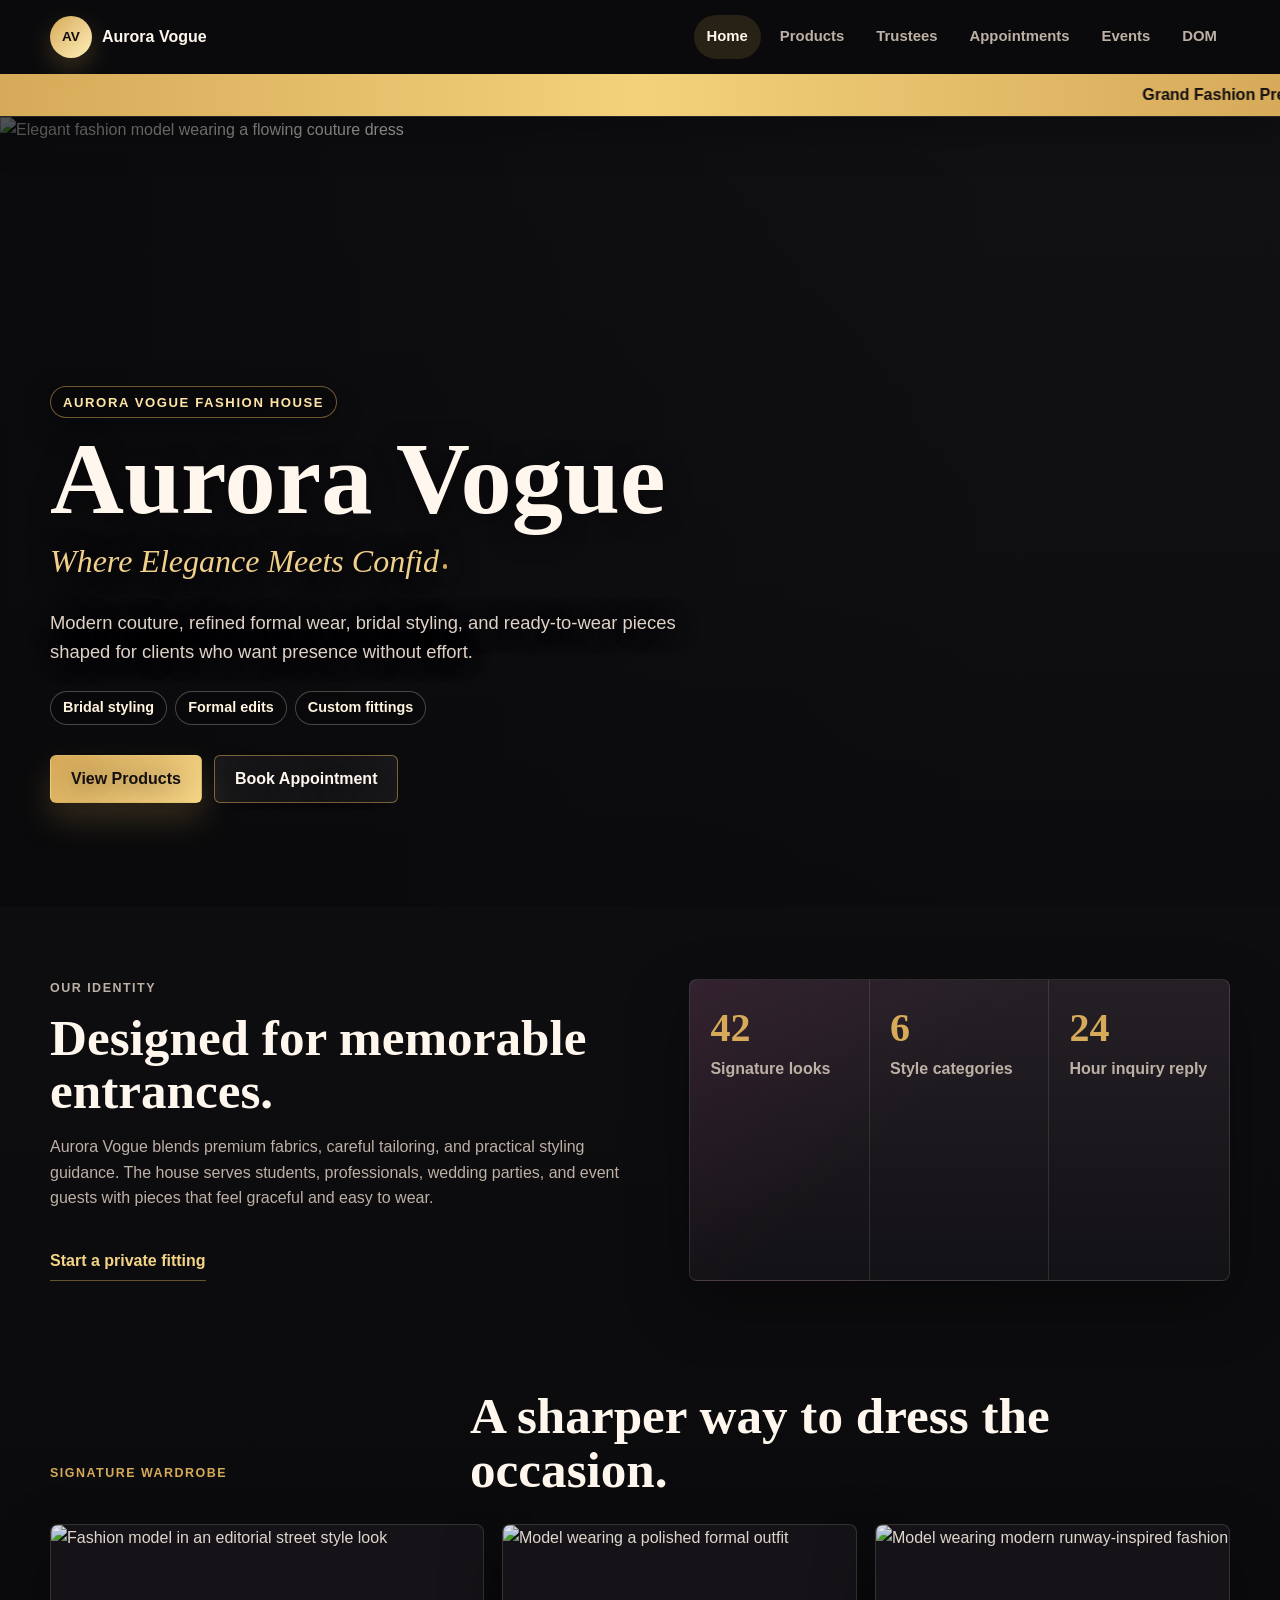
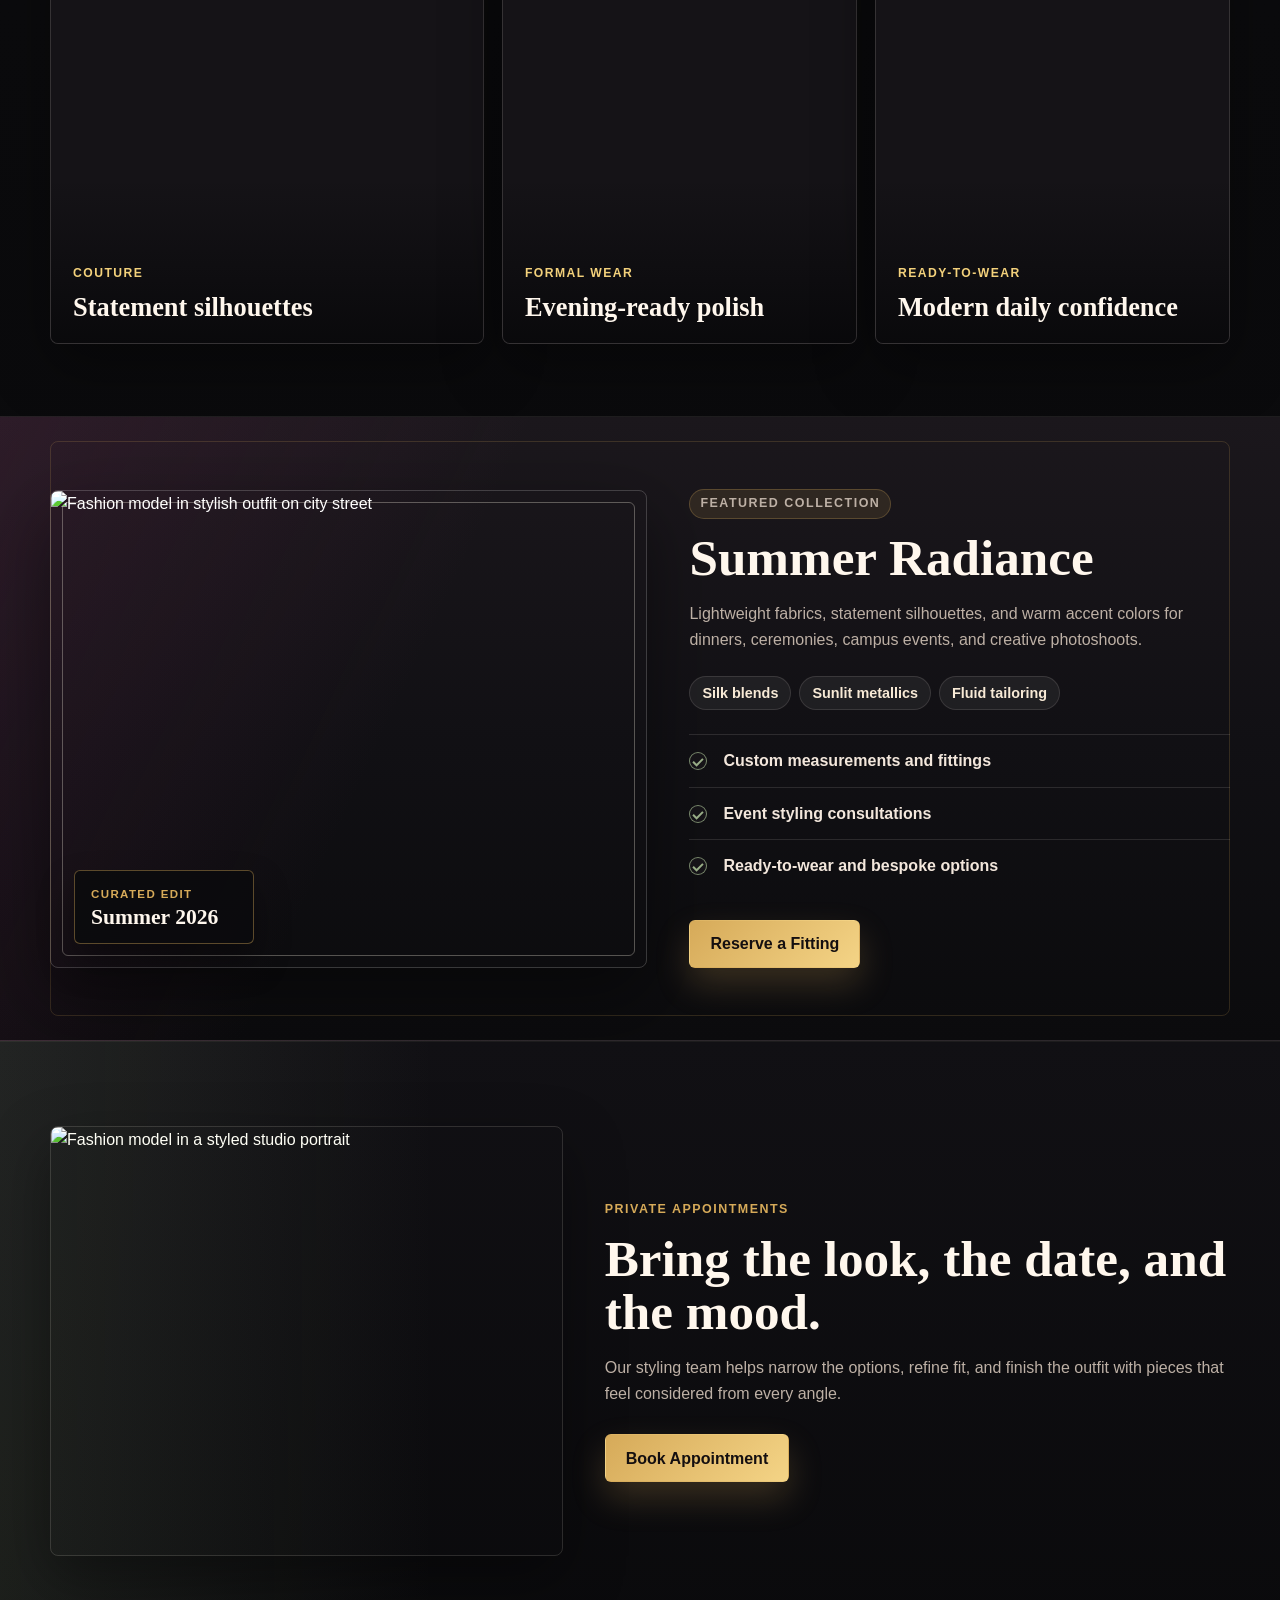
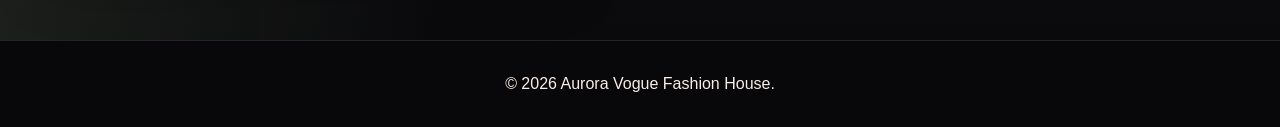
==== commit e01a86e7: "Remove events CTA from home appointment" ====
--- a/index.html
+++ b/index.html
@@ -140,7 +140,6 @@
         <p>Our styling team helps narrow the options, refine fit, and finish the outfit with pieces that feel considered from every angle.</p>
         <div class="appointment-actions">
           <a class="button primary" href="appointments.html">Book Appointment</a>
-          <a class="button secondary" href="events.html">View Events</a>
         </div>
       </div>
     </section>
--- a/styles.css
+++ b/styles.css
@@ -1261,6 +1261,10 @@
     min-width: 0;
   }
 
+  .feature-copy {
+    padding: 0 8px;
+  }
+
   .collection-notes span {
     min-height: 32px;
     font-size: 0.84rem;
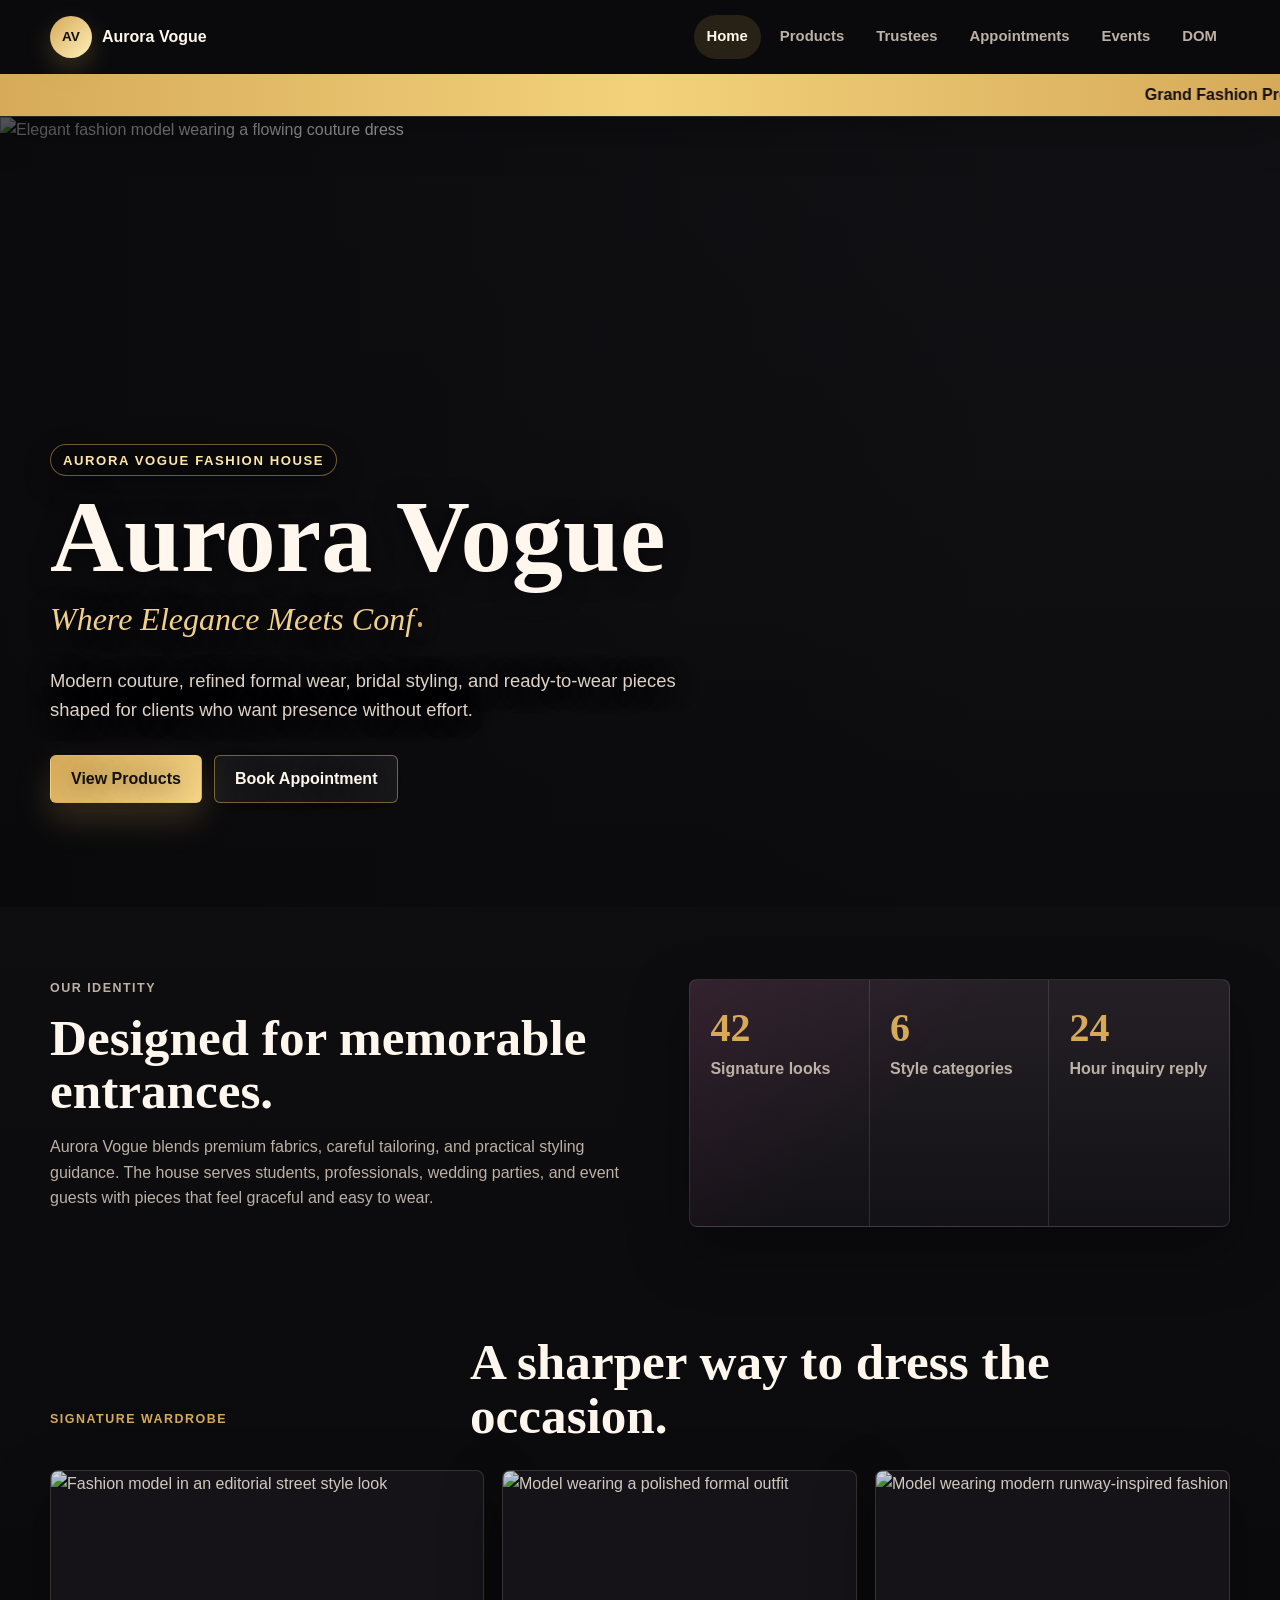
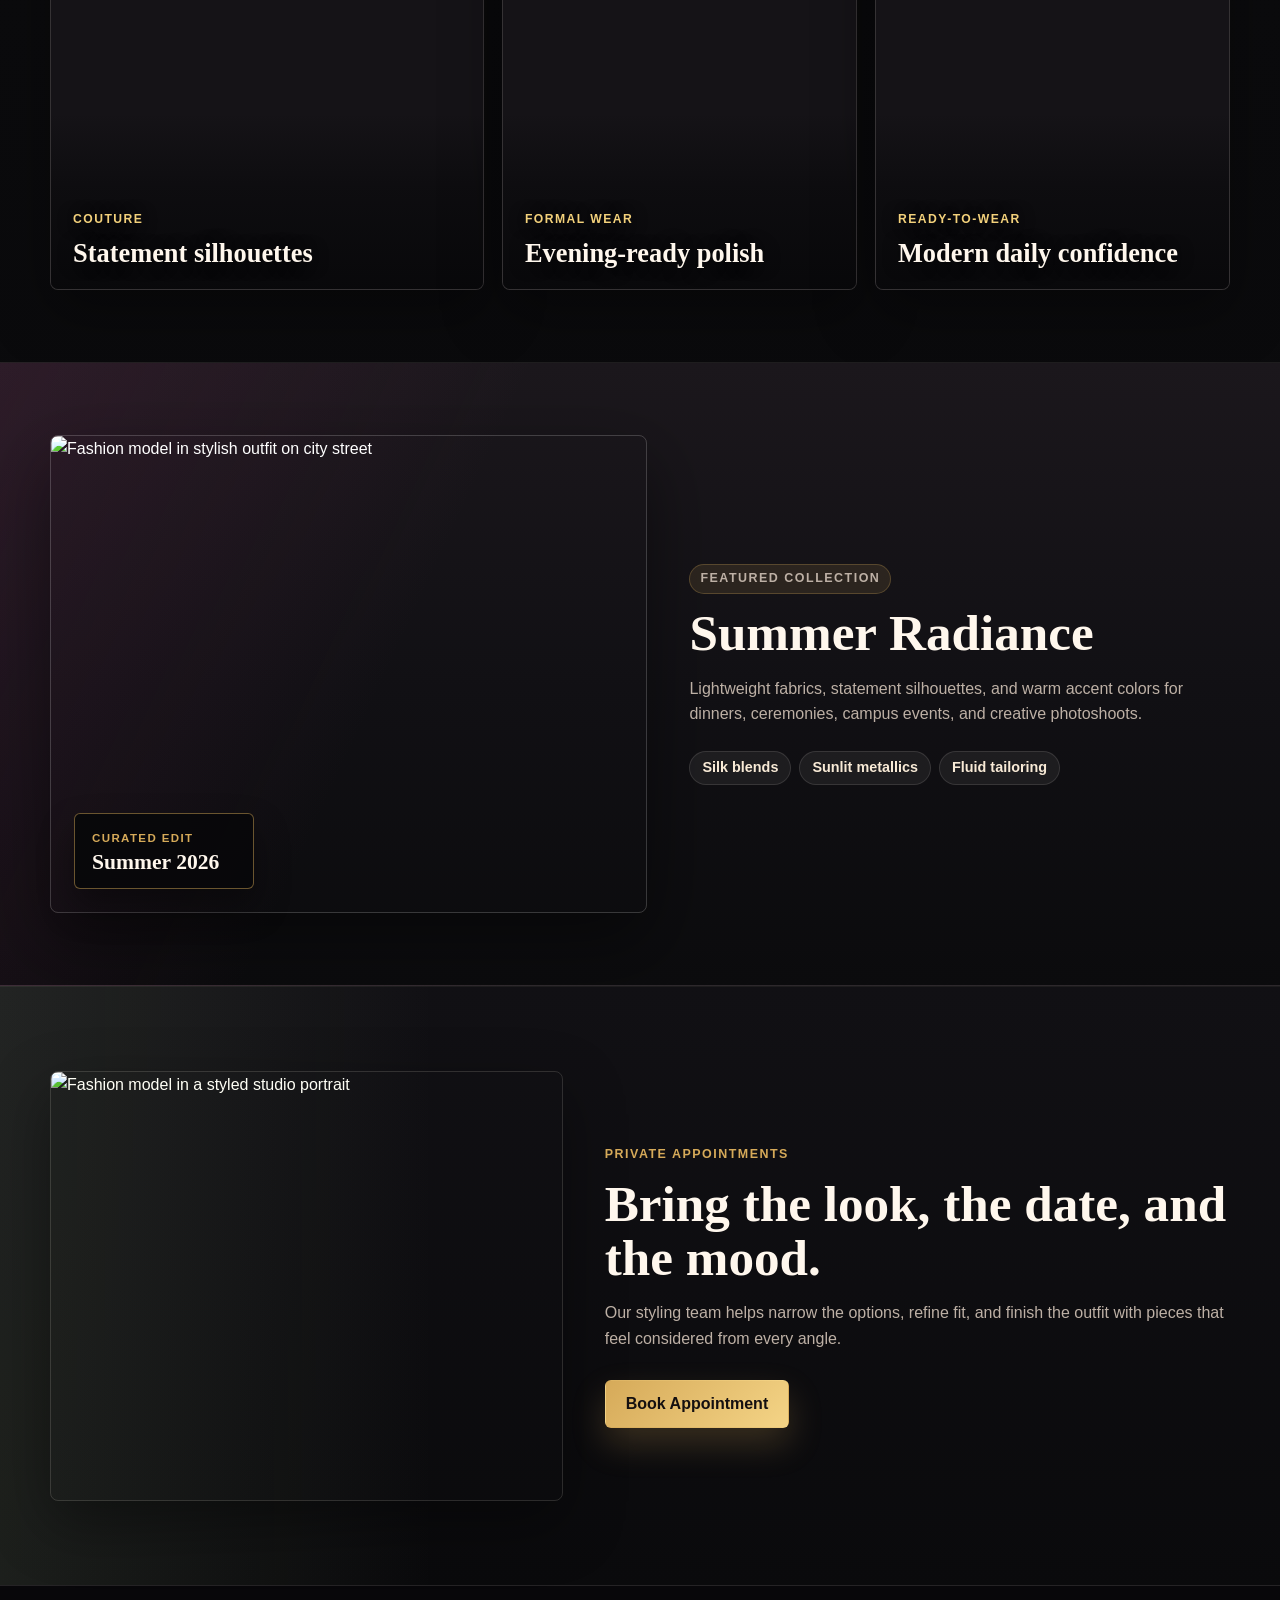
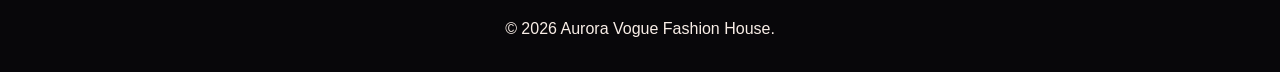
==== commit 44be64ac: "Simplify and balance home page" ====
--- a/index.html
+++ b/index.html
@@ -39,11 +39,6 @@
         <h1>Aurora Vogue</h1>
         <p class="typing-motto" data-title="Where Elegance Meets Confidence." aria-label="Where Elegance Meets Confidence.">Where Elegance Meets Confidence.</p>
         <p>Modern couture, refined formal wear, bridal styling, and ready-to-wear pieces shaped for clients who want presence without effort.</p>
-        <div class="hero-meta" aria-label="Aurora Vogue specialties">
-          <span>Bridal styling</span>
-          <span>Formal edits</span>
-          <span>Custom fittings</span>
-        </div>
         <div class="hero-actions">
           <a class="button primary" href="products.html">View Products</a>
           <a class="button secondary" href="appointments.html">Book Appointment</a>
@@ -56,7 +51,6 @@
         <p class="eyebrow">Our Identity</p>
         <h2>Designed for memorable entrances.</h2>
         <p>Aurora Vogue blends premium fabrics, careful tailoring, and practical styling guidance. The house serves students, professionals, wedding parties, and event guests with pieces that feel graceful and easy to wear.</p>
-        <a class="text-link" href="appointments.html">Start a private fitting</a>
       </div>
       <div class="metric-strip reveal" aria-label="Fashion house highlights">
         <div>
@@ -80,27 +74,27 @@
         <h2 id="lookbookTitle">A sharper way to dress the occasion.</h2>
       </div>
       <div class="lookbook-grid">
-        <article class="lookbook-card reveal">
+        <a class="lookbook-card reveal" href="products.html" aria-label="View couture statement silhouettes">
           <img src="https://images.unsplash.com/photo-1485462537746-965f33f7f6a7?auto=format&fit=crop&w=900&q=85" alt="Fashion model in an editorial street style look">
           <div>
             <span>Couture</span>
             <h3>Statement silhouettes</h3>
           </div>
-        </article>
-        <article class="lookbook-card reveal">
+        </a>
+        <a class="lookbook-card reveal" href="products.html" aria-label="View polished formal wear">
           <img src="https://images.unsplash.com/photo-1503342217505-b0a15ec3261c?auto=format&fit=crop&w=900&q=85" alt="Model wearing a polished formal outfit">
           <div>
             <span>Formal wear</span>
             <h3>Evening-ready polish</h3>
           </div>
-        </article>
-        <article class="lookbook-card reveal">
+        </a>
+        <a class="lookbook-card reveal" href="products.html" aria-label="View modern ready-to-wear pieces">
           <img src="https://images.unsplash.com/photo-1515886657613-9f3515b0c78f?auto=format&fit=crop&w=900&q=85" alt="Model wearing modern runway-inspired fashion">
           <div>
             <span>Ready-to-wear</span>
             <h3>Modern daily confidence</h3>
           </div>
-        </article>
+        </a>
       </div>
     </section>
 
@@ -121,12 +115,6 @@
           <span>Sunlit metallics</span>
           <span>Fluid tailoring</span>
         </div>
-        <ul class="check-list">
-          <li>Custom measurements and fittings</li>
-          <li>Event styling consultations</li>
-          <li>Ready-to-wear and bespoke options</li>
-        </ul>
-        <a class="button primary feature-button" href="appointments.html">Reserve a Fitting</a>
       </div>
     </section>
 
--- a/styles.css
+++ b/styles.css
@@ -253,27 +253,6 @@
   color: #dfd3c8;
 }
 
-.hero-meta {
-  display: flex;
-  flex-wrap: wrap;
-  gap: 8px;
-  margin-top: 24px;
-}
-
-.hero-meta span {
-  display: inline-flex;
-  align-items: center;
-  min-height: 34px;
-  padding: 0 12px;
-  color: #fff4dd;
-  background: rgba(8, 8, 10, 0.58);
-  border: 1px solid rgba(255, 247, 231, 0.26);
-  border-radius: 999px;
-  font-size: 0.9rem;
-  font-weight: 800;
-  text-shadow: none;
-}
-
 .eyebrow {
   margin: 0 0 12px;
   color: var(--gold);
@@ -369,16 +348,6 @@
   color: var(--muted);
 }
 
-.text-link {
-  display: inline-flex;
-  align-items: center;
-  min-height: 40px;
-  margin-top: 14px;
-  color: #f4d486;
-  font-weight: 850;
-  border-bottom: 1px solid rgba(214, 170, 89, 0.44);
-}
-
 .atelier-intro {
   align-items: stretch;
 }
@@ -448,6 +417,7 @@
 }
 
 .lookbook-card {
+  display: block;
   position: relative;
   min-height: 420px;
   overflow: hidden;
@@ -466,7 +436,7 @@
   width: 100%;
   height: 100%;
   object-fit: cover;
-  filter: brightness(0.88) contrast(1.04) saturate(1.08);
+  filter: brightness(0.82) contrast(1.06) saturate(1.08);
   transition: transform 260ms ease, filter 260ms ease;
 }
 
@@ -480,9 +450,10 @@
   left: 0;
   right: 0;
   bottom: 0;
-  padding: 80px 22px 22px;
+  padding: 92px 22px 22px;
   color: #fff7ed;
-  background: linear-gradient(0deg, rgba(8, 8, 10, 0.88), rgba(8, 8, 10, 0));
+  background: linear-gradient(0deg, rgba(8, 8, 10, 0.96), rgba(8, 8, 10, 0.56) 58%, rgba(8, 8, 10, 0));
+  text-shadow: 0 2px 16px rgba(0, 0, 0, 0.62);
 }
 
 .lookbook-card span {
@@ -514,15 +485,6 @@
   border-bottom: 1px solid rgba(247, 239, 228, 0.08);
 }
 
-.feature-band::before {
-  content: "";
-  position: absolute;
-  inset: 24px max(16px, calc((100vw - 1180px) / 2));
-  pointer-events: none;
-  border: 1px solid rgba(214, 170, 89, 0.18);
-  border-radius: 8px;
-}
-
 .feature-image {
   position: relative;
   isolation: isolate;
@@ -538,25 +500,16 @@
   filter: brightness(1.12) contrast(1.05) saturate(1.08);
 }
 
-.feature-image::after {
-  content: "";
-  position: absolute;
-  inset: 12px;
-  pointer-events: none;
-  border: 1px solid rgba(255, 247, 231, 0.3);
-  border-radius: 6px;
-}
-
 .feature-image-label {
   position: absolute;
   left: 24px;
   bottom: 24px;
   z-index: 1;
   min-width: 180px;
-  padding: 14px 16px;
+  padding: 15px 17px;
   color: #fff7ed;
-  background: rgba(11, 11, 13, 0.88);
-  border: 1px solid rgba(214, 170, 89, 0.4);
+  background: rgba(8, 8, 10, 0.94);
+  border: 1px solid rgba(214, 170, 89, 0.48);
   border-radius: 6px;
   box-shadow: 0 18px 34px rgba(0, 0, 0, 0.36);
 }
@@ -592,44 +545,6 @@
   background: rgba(214, 170, 89, 0.12);
   border: 1px solid rgba(214, 170, 89, 0.26);
   border-radius: 999px;
-}
-
-.check-list {
-  padding: 0;
-  margin: 24px 0 0;
-  list-style: none;
-}
-
-.check-list li {
-  padding: 13px 0 13px 34px;
-  border-top: 1px solid rgba(247, 239, 228, 0.12);
-  position: relative;
-  font-weight: 650;
-  color: #f3e7dc;
-}
-
-.check-list li::before {
-  content: "";
-  position: absolute;
-  left: 0;
-  top: 17px;
-  width: 16px;
-  height: 16px;
-  border: 1px solid rgba(159, 181, 140, 0.72);
-  border-radius: 50%;
-  background: #151317;
-}
-
-.check-list li::after {
-  content: "";
-  position: absolute;
-  left: 6px;
-  top: 21px;
-  width: 4px;
-  height: 8px;
-  border: solid rgba(159, 181, 140, 0.95);
-  border-width: 0 2px 2px 0;
-  transform: rotate(45deg);
 }
 
 .collection-notes {
@@ -650,10 +565,6 @@
   border-radius: 999px;
   font-size: 0.9rem;
   font-weight: 750;
-}
-
-.feature-button {
-  margin-top: 28px;
 }
 
 .home-appointment {
@@ -1181,11 +1092,6 @@
     white-space: nowrap;
   }
 
-  .hero-meta span {
-    min-height: 32px;
-    font-size: 0.82rem;
-  }
-
   .metric-strip,
   .product-grid,
   .trustee-grid,
@@ -1242,16 +1148,8 @@
     font-size: 1.38rem;
   }
 
-  .feature-band::before {
-    display: none;
-  }
-
   .feature-image img {
     aspect-ratio: 4 / 5;
-  }
-
-  .feature-image::after {
-    display: none;
   }
 
   .feature-image-label {
@@ -1270,10 +1168,6 @@
     font-size: 0.84rem;
   }
 
-  .feature-button {
-    width: 100%;
-  }
-
   .home-appointment {
     padding: 54px 16px;
     gap: 22px;
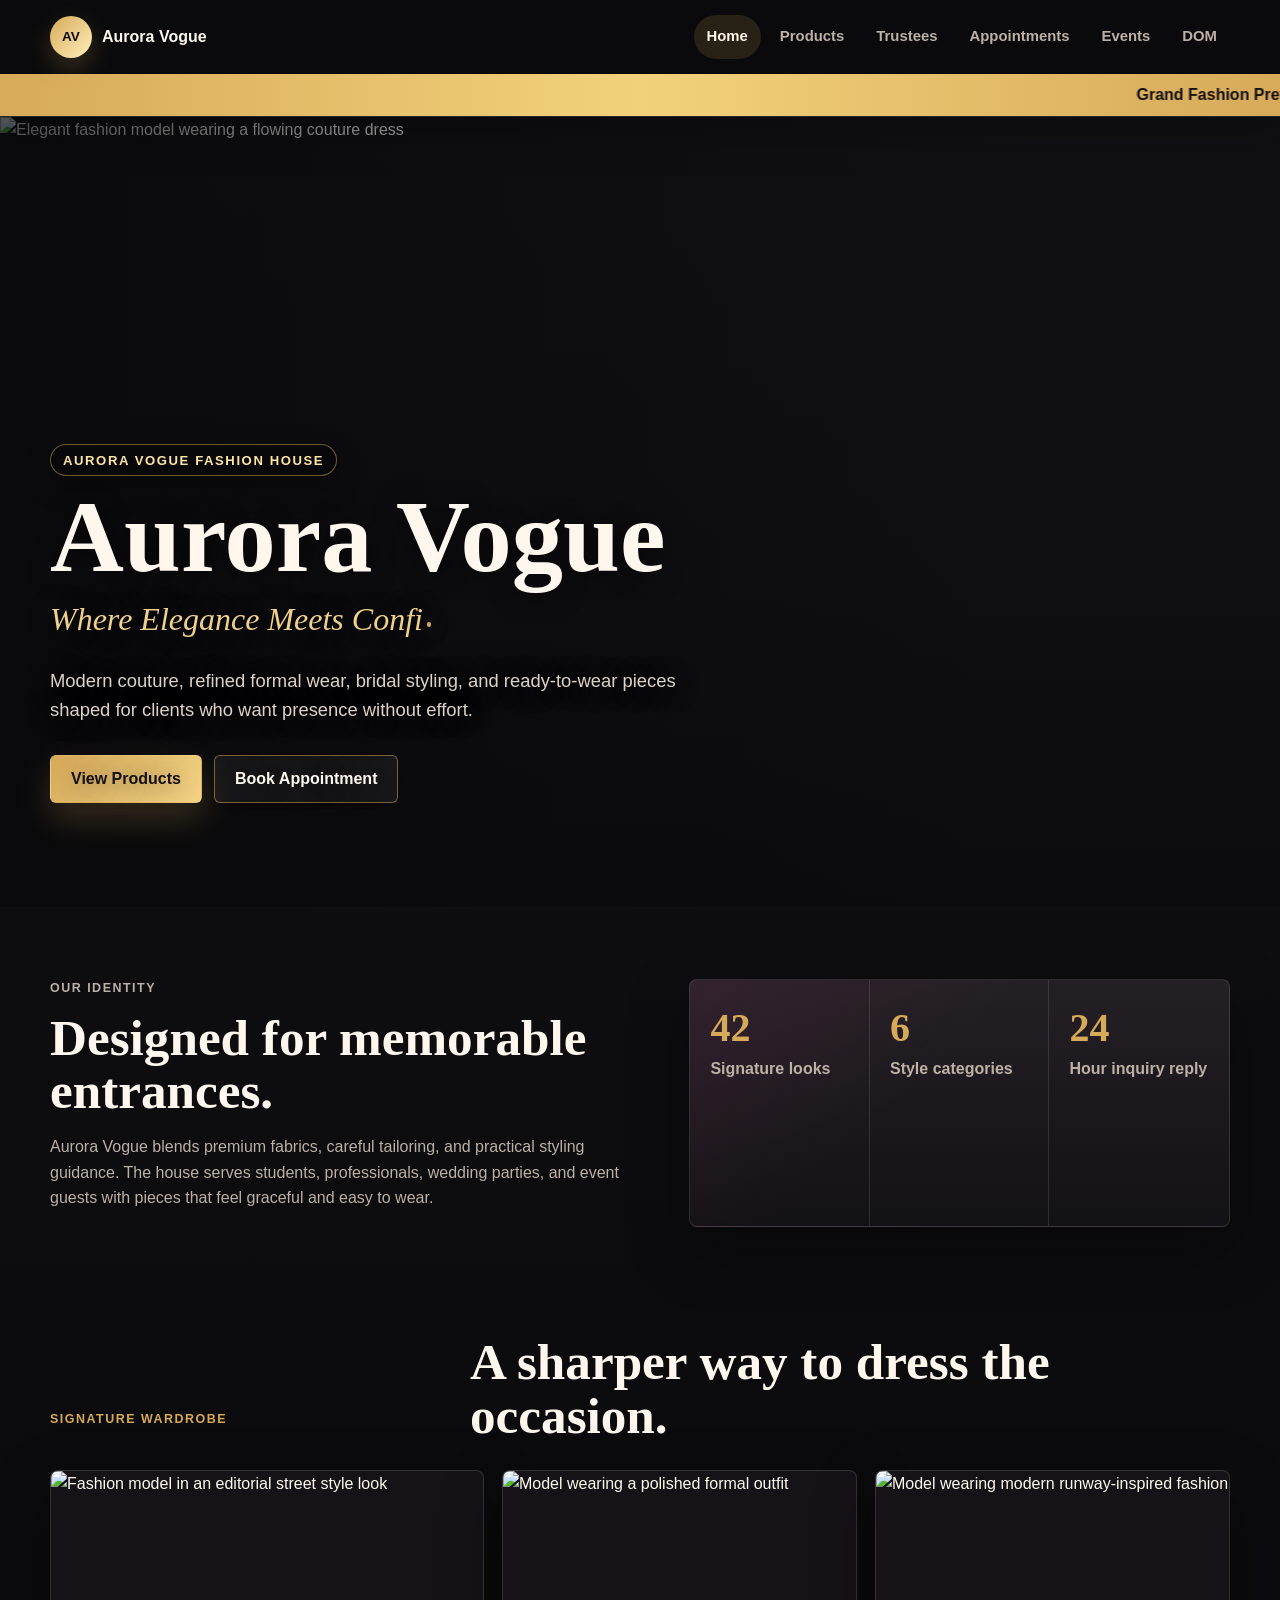
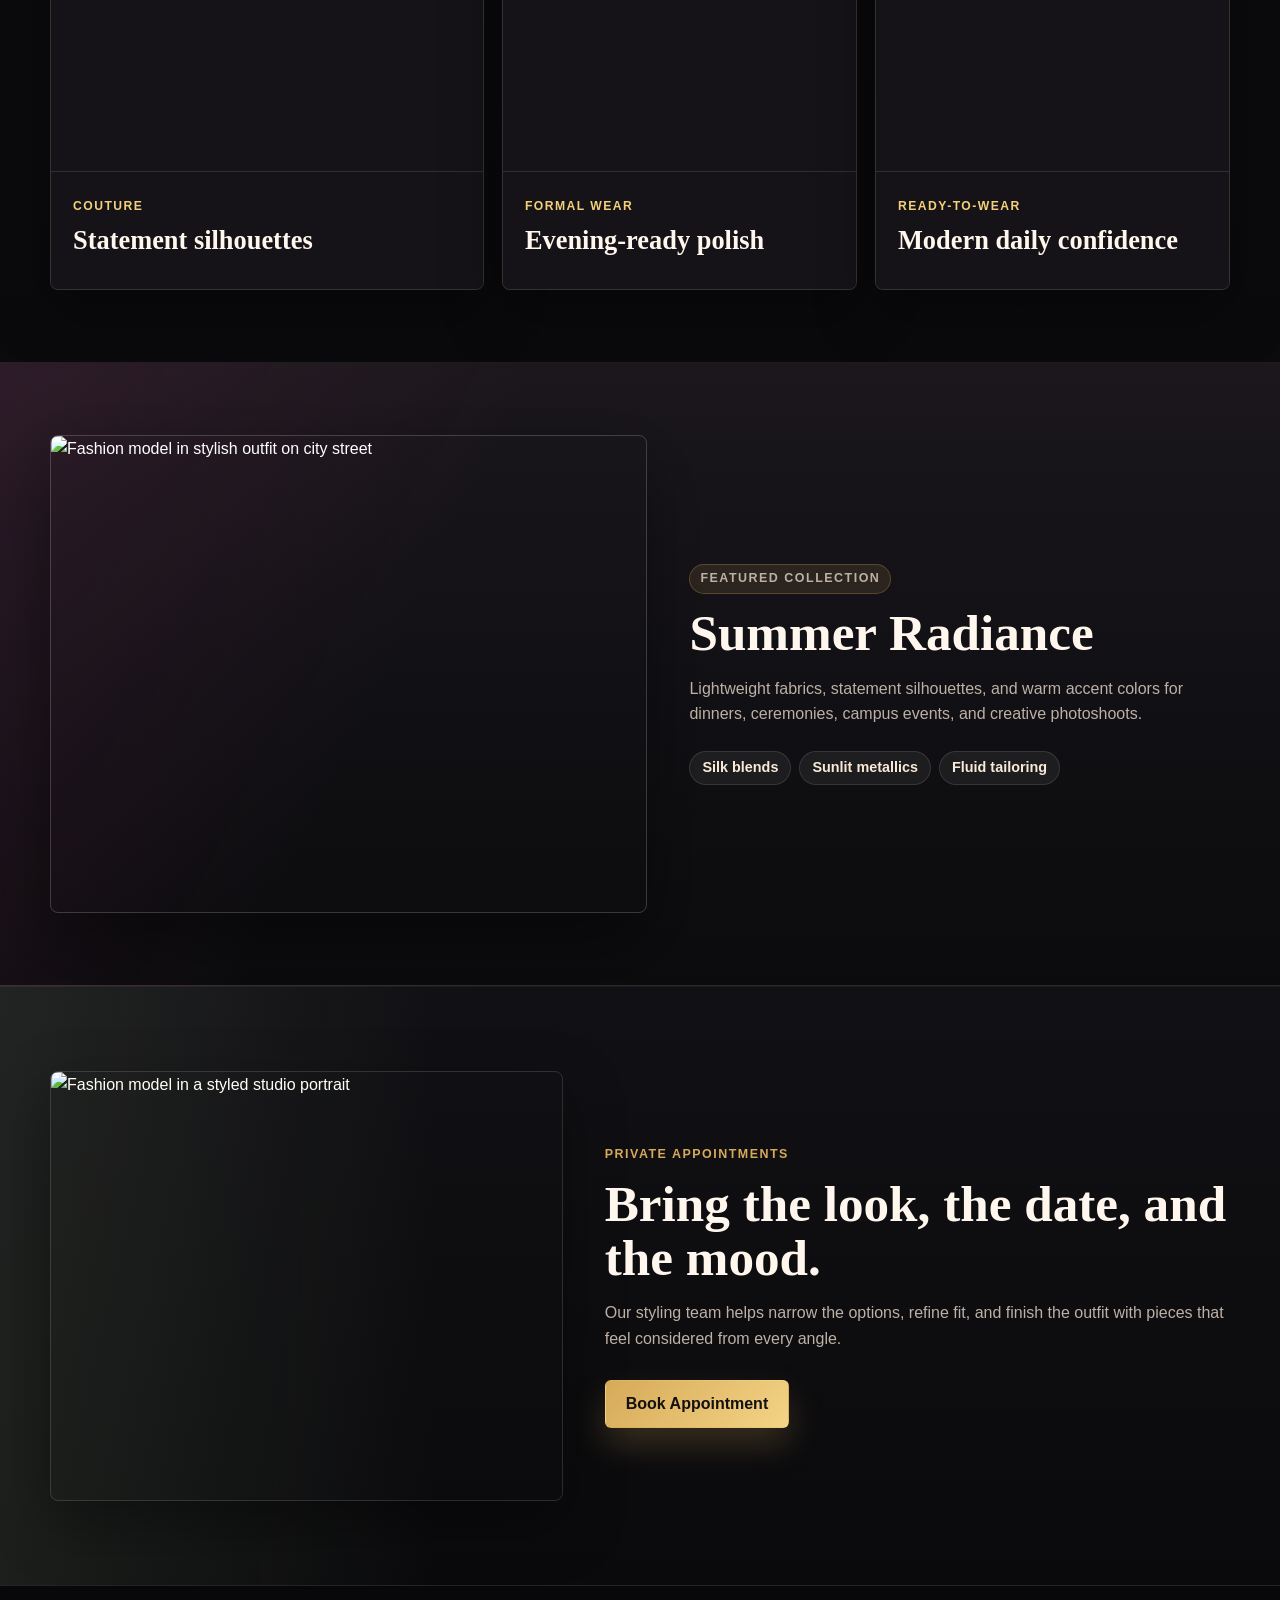
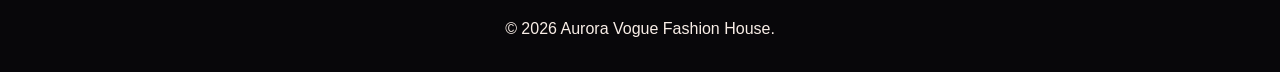
==== commit 9350f6a7: "Limit text on home page images" ====
--- a/index.html
+++ b/index.html
@@ -76,21 +76,21 @@
       <div class="lookbook-grid">
         <a class="lookbook-card reveal" href="products.html" aria-label="View couture statement silhouettes">
           <img src="https://images.unsplash.com/photo-1485462537746-965f33f7f6a7?auto=format&fit=crop&w=900&q=85" alt="Fashion model in an editorial street style look">
-          <div>
+          <div class="lookbook-copy">
             <span>Couture</span>
             <h3>Statement silhouettes</h3>
           </div>
         </a>
         <a class="lookbook-card reveal" href="products.html" aria-label="View polished formal wear">
           <img src="https://images.unsplash.com/photo-1503342217505-b0a15ec3261c?auto=format&fit=crop&w=900&q=85" alt="Model wearing a polished formal outfit">
-          <div>
+          <div class="lookbook-copy">
             <span>Formal wear</span>
             <h3>Evening-ready polish</h3>
           </div>
         </a>
         <a class="lookbook-card reveal" href="products.html" aria-label="View modern ready-to-wear pieces">
           <img src="https://images.unsplash.com/photo-1515886657613-9f3515b0c78f?auto=format&fit=crop&w=900&q=85" alt="Model wearing modern runway-inspired fashion">
-          <div>
+          <div class="lookbook-copy">
             <span>Ready-to-wear</span>
             <h3>Modern daily confidence</h3>
           </div>
@@ -101,10 +101,6 @@
     <section class="section feature-band" aria-labelledby="summerRadianceTitle">
       <div class="feature-image reveal">
         <img src="https://images.unsplash.com/photo-1509631179647-0177331693ae?auto=format&fit=crop&w=1200&q=85" alt="Fashion model in stylish outfit on city street">
-        <div class="feature-image-label">
-          <span>Curated edit</span>
-          <strong>Summer 2026</strong>
-        </div>
       </div>
       <div class="feature-copy reveal">
         <p class="eyebrow">Featured Collection</p>
--- a/styles.css
+++ b/styles.css
@@ -417,7 +417,8 @@
 }
 
 .lookbook-card {
-  display: block;
+  display: grid;
+  grid-template-rows: minmax(0, 1fr) auto;
   position: relative;
   min-height: 420px;
   overflow: hidden;
@@ -436,24 +437,21 @@
   width: 100%;
   height: 100%;
   object-fit: cover;
-  filter: brightness(0.82) contrast(1.06) saturate(1.08);
+  filter: brightness(1.02) contrast(1.04) saturate(1.08);
   transition: transform 260ms ease, filter 260ms ease;
 }
 
 .lookbook-card:hover img {
   transform: scale(1.035);
-  filter: brightness(1) contrast(1.06) saturate(1.12);
-}
-
-.lookbook-card div {
-  position: absolute;
-  left: 0;
-  right: 0;
-  bottom: 0;
-  padding: 92px 22px 22px;
+  filter: brightness(1.08) contrast(1.05) saturate(1.12);
+}
+
+.lookbook-copy {
+  min-height: 118px;
+  padding: 20px 22px 22px;
   color: #fff7ed;
-  background: linear-gradient(0deg, rgba(8, 8, 10, 0.96), rgba(8, 8, 10, 0.56) 58%, rgba(8, 8, 10, 0));
-  text-shadow: 0 2px 16px rgba(0, 0, 0, 0.62);
+  background: #151317;
+  border-top: 1px solid rgba(247, 239, 228, 0.12);
 }
 
 .lookbook-card span {
@@ -498,37 +496,6 @@
   border: 1px solid rgba(247, 239, 228, 0.18);
   border-radius: 8px;
   filter: brightness(1.12) contrast(1.05) saturate(1.08);
-}
-
-.feature-image-label {
-  position: absolute;
-  left: 24px;
-  bottom: 24px;
-  z-index: 1;
-  min-width: 180px;
-  padding: 15px 17px;
-  color: #fff7ed;
-  background: rgba(8, 8, 10, 0.94);
-  border: 1px solid rgba(214, 170, 89, 0.48);
-  border-radius: 6px;
-  box-shadow: 0 18px 34px rgba(0, 0, 0, 0.36);
-}
-
-.feature-image-label span {
-  display: block;
-  color: var(--gold);
-  font-size: 0.72rem;
-  font-weight: 850;
-  letter-spacing: 0.12em;
-  text-transform: uppercase;
-}
-
-.feature-image-label strong {
-  display: block;
-  margin-top: 4px;
-  font-family: Georgia, "Times New Roman", serif;
-  font-size: 1.35rem;
-  line-height: 1;
 }
 
 .feature-copy {
@@ -1140,8 +1107,9 @@
     min-height: 310px;
   }
 
-  .lookbook-card div {
-    padding: 72px 18px 18px;
+  .lookbook-copy {
+    min-height: auto;
+    padding: 18px;
   }
 
   .lookbook-card h3 {
@@ -1150,13 +1118,6 @@
 
   .feature-image img {
     aspect-ratio: 4 / 5;
-  }
-
-  .feature-image-label {
-    left: 16px;
-    right: 16px;
-    bottom: 16px;
-    min-width: 0;
   }
 
   .feature-copy {
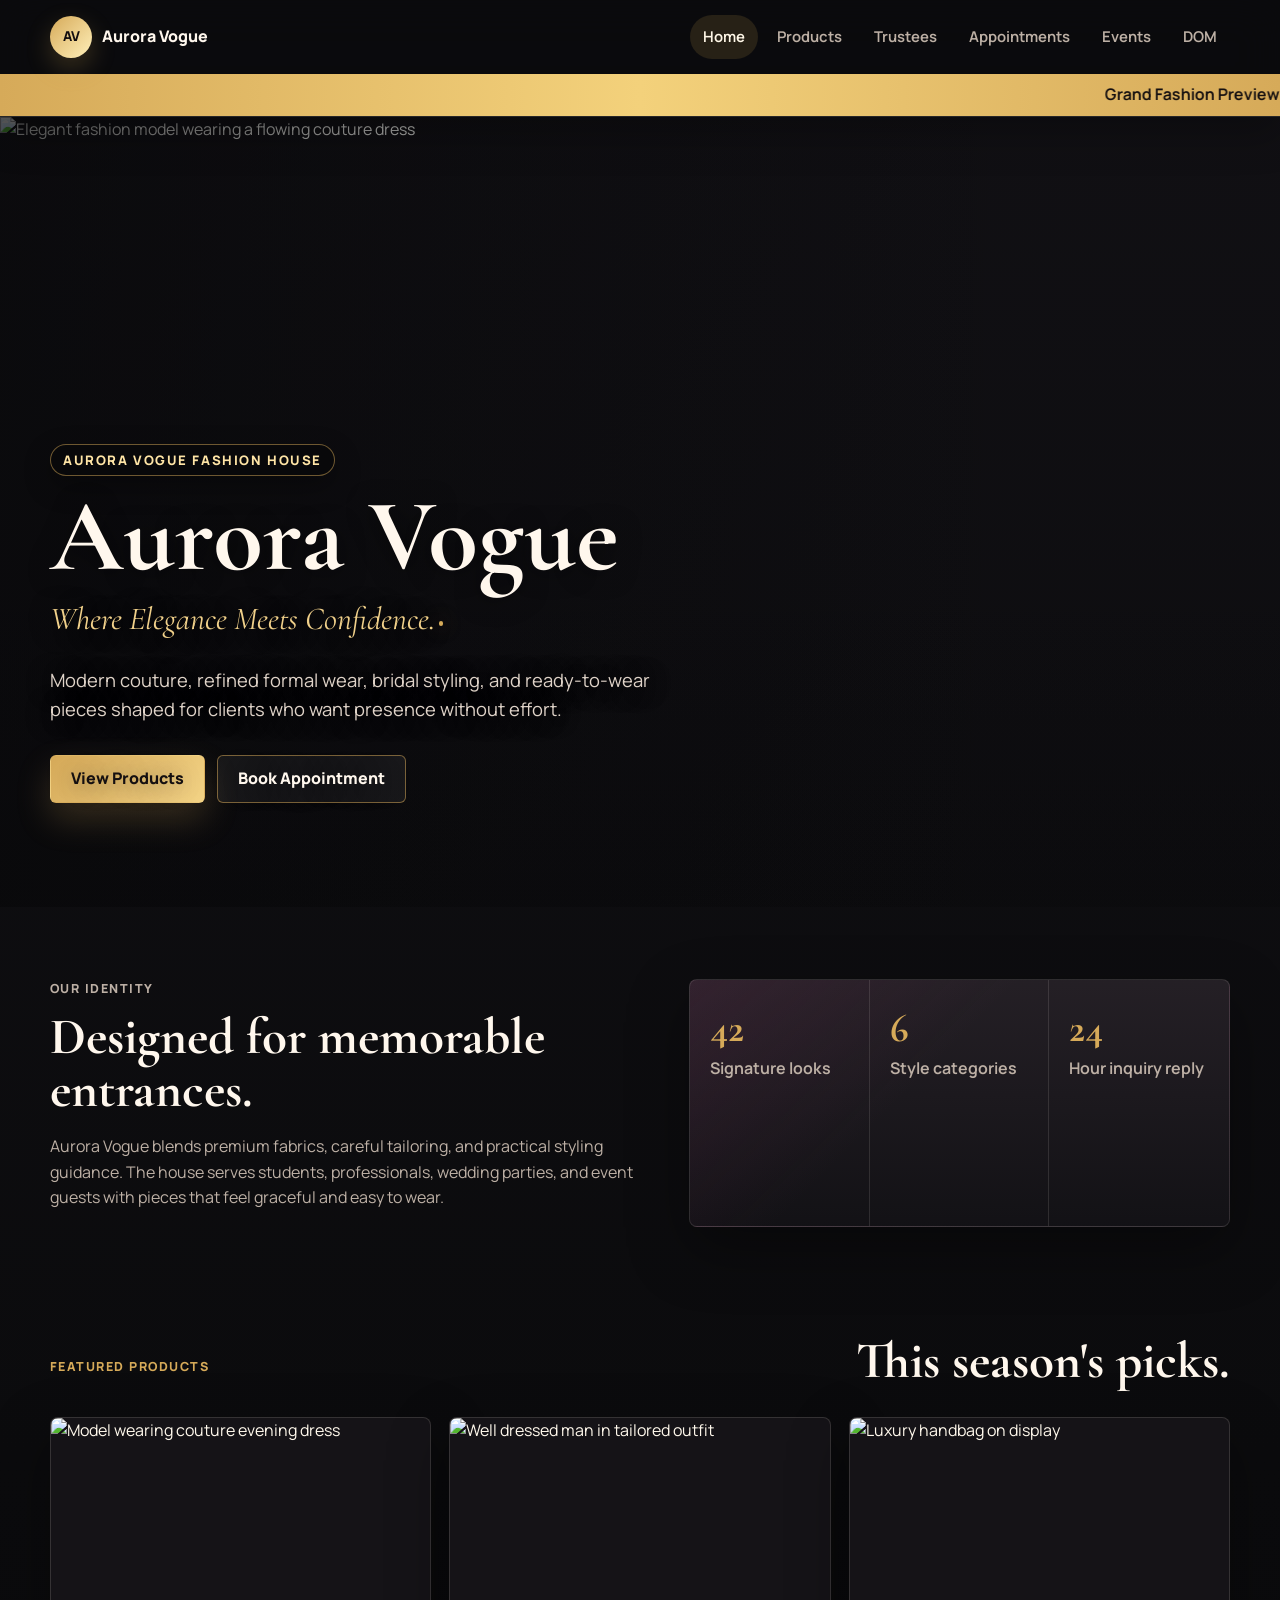
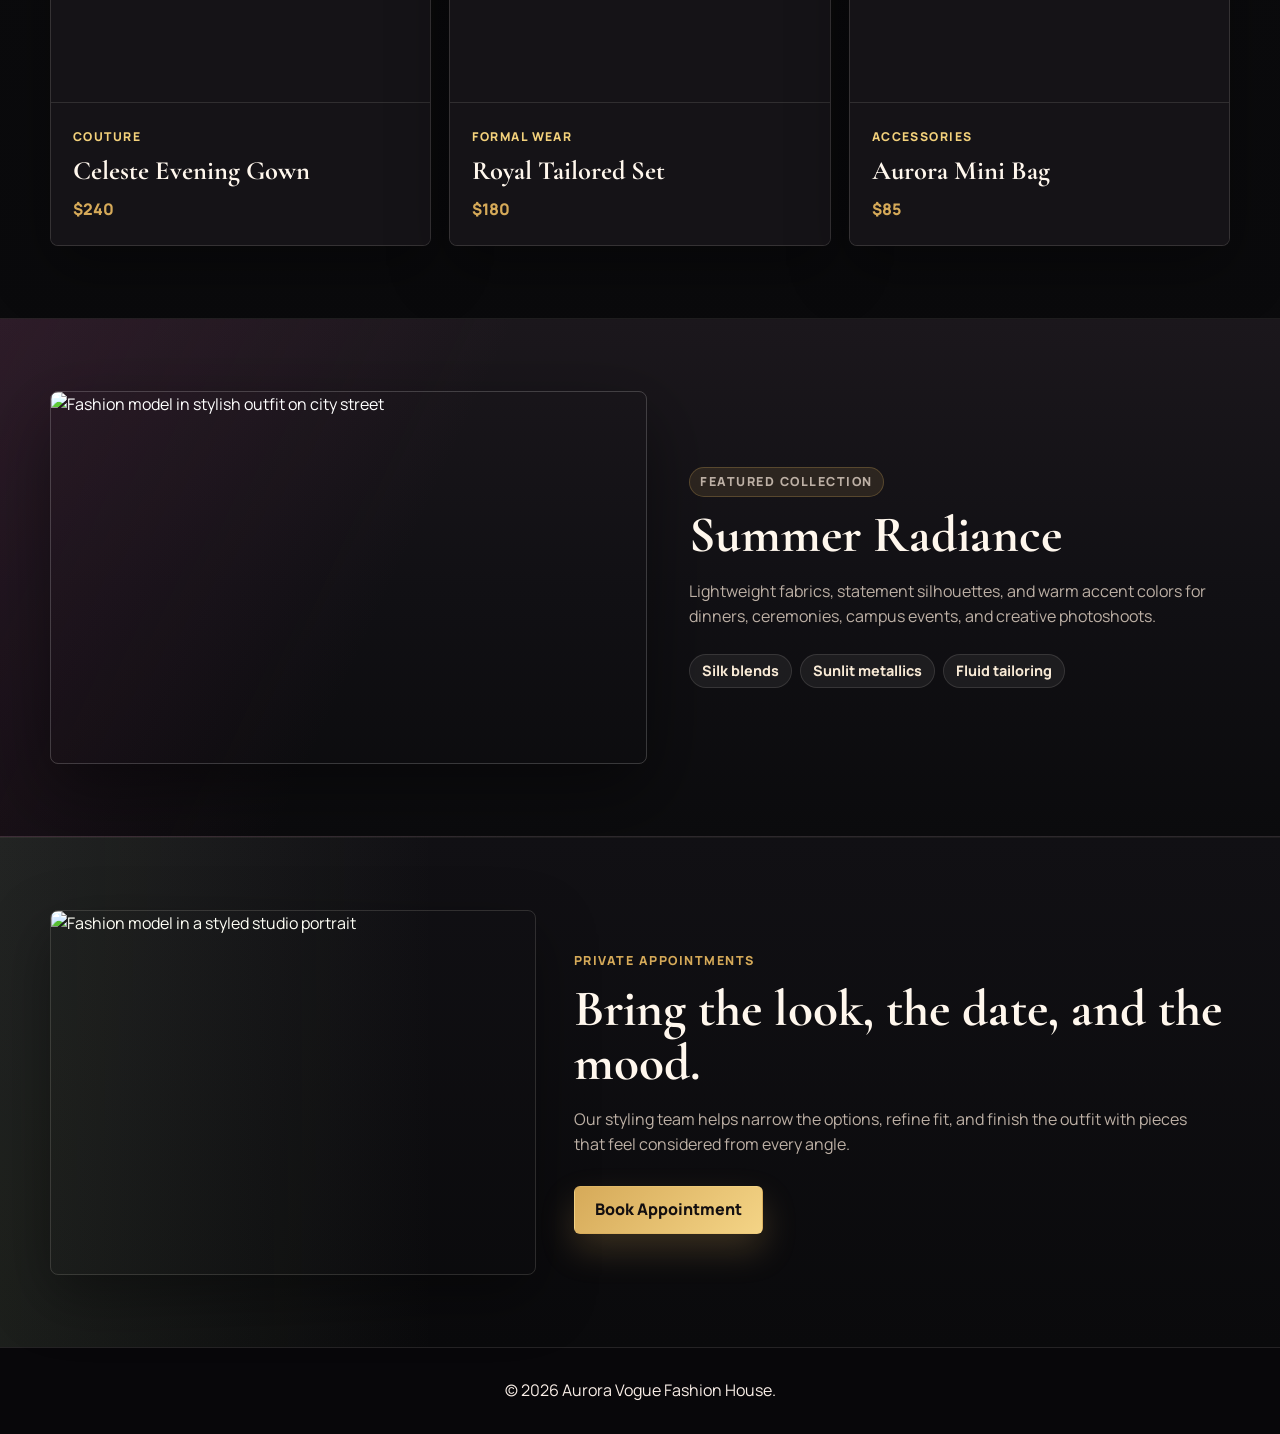
==== commit ee504562: "Refine home product section and typography" ====
--- a/index.html
+++ b/index.html
@@ -70,29 +70,32 @@
 
     <section class="section lookbook-section" aria-labelledby="lookbookTitle">
       <div class="section-heading reveal">
-        <p class="eyebrow">Signature Wardrobe</p>
-        <h2 id="lookbookTitle">A sharper way to dress the occasion.</h2>
+        <p class="eyebrow">Featured Products</p>
+        <h2 id="lookbookTitle">This season's picks.</h2>
       </div>
       <div class="lookbook-grid">
-        <a class="lookbook-card reveal" href="products.html" aria-label="View couture statement silhouettes">
-          <img src="https://images.unsplash.com/photo-1485462537746-965f33f7f6a7?auto=format&fit=crop&w=900&q=85" alt="Fashion model in an editorial street style look">
+        <a class="lookbook-card reveal" href="products.html" aria-label="View Celeste Evening Gown">
+          <img src="https://images.unsplash.com/photo-1515886657613-9f3515b0c78f?auto=format&fit=crop&w=900&q=85" alt="Model wearing couture evening dress" loading="lazy">
           <div class="lookbook-copy">
             <span>Couture</span>
-            <h3>Statement silhouettes</h3>
+            <h3>Celeste Evening Gown</h3>
+            <p>$240</p>
           </div>
         </a>
-        <a class="lookbook-card reveal" href="products.html" aria-label="View polished formal wear">
-          <img src="https://images.unsplash.com/photo-1503342217505-b0a15ec3261c?auto=format&fit=crop&w=900&q=85" alt="Model wearing a polished formal outfit">
+        <a class="lookbook-card reveal" href="products.html" aria-label="View Royal Tailored Set">
+          <img src="https://images.unsplash.com/photo-1602810318383-e386cc2a3ccf?auto=format&fit=crop&w=900&q=85" alt="Well dressed man in tailored outfit" loading="lazy">
           <div class="lookbook-copy">
-            <span>Formal wear</span>
-            <h3>Evening-ready polish</h3>
+            <span>Formal Wear</span>
+            <h3>Royal Tailored Set</h3>
+            <p>$180</p>
           </div>
         </a>
-        <a class="lookbook-card reveal" href="products.html" aria-label="View modern ready-to-wear pieces">
-          <img src="https://images.unsplash.com/photo-1515886657613-9f3515b0c78f?auto=format&fit=crop&w=900&q=85" alt="Model wearing modern runway-inspired fashion">
+        <a class="lookbook-card reveal" href="products.html" aria-label="View Aurora Mini Bag">
+          <img src="https://images.unsplash.com/photo-1584917865442-de89df76afd3?auto=format&fit=crop&w=900&q=85" alt="Luxury handbag on display" loading="lazy">
           <div class="lookbook-copy">
-            <span>Ready-to-wear</span>
-            <h3>Modern daily confidence</h3>
+            <span>Accessories</span>
+            <h3>Aurora Mini Bag</h3>
+            <p>$85</p>
           </div>
         </a>
       </div>
@@ -100,7 +103,7 @@
 
     <section class="section feature-band" aria-labelledby="summerRadianceTitle">
       <div class="feature-image reveal">
-        <img src="https://images.unsplash.com/photo-1509631179647-0177331693ae?auto=format&fit=crop&w=1200&q=85" alt="Fashion model in stylish outfit on city street">
+        <img src="https://images.unsplash.com/photo-1509631179647-0177331693ae?auto=format&fit=crop&w=1200&q=85" alt="Fashion model in stylish outfit on city street" loading="lazy">
       </div>
       <div class="feature-copy reveal">
         <p class="eyebrow">Featured Collection</p>
@@ -116,7 +119,7 @@
 
     <section class="home-appointment">
       <div class="home-appointment-image reveal">
-        <img src="https://images.unsplash.com/photo-1529139574466-a303027c1d8b?auto=format&fit=crop&w=1200&q=85" alt="Fashion model in a styled studio portrait">
+        <img src="https://images.unsplash.com/photo-1529139574466-a303027c1d8b?auto=format&fit=crop&w=1200&q=85" alt="Fashion model in a styled studio portrait" loading="lazy">
       </div>
       <div class="home-appointment-copy reveal">
         <p class="eyebrow">Private Appointments</p>
--- a/styles.css
+++ b/styles.css
@@ -1,3 +1,5 @@
+@import url("https://fonts.googleapis.com/css2?family=Cormorant+Garamond:wght@600;700&family=Manrope:wght@400;600;700;800&display=swap");
+
 :root {
   --ink: #f7efe4;
   --muted: #bdb0a5;
@@ -24,7 +26,7 @@
 
 body {
   margin: 0;
-  font-family: "Segoe UI", Arial, sans-serif;
+  font-family: "Manrope", "Segoe UI", Arial, sans-serif;
   color: var(--ink);
   background: linear-gradient(180deg, #111014 0%, #0b0b0d 48%, #08080a 100%);
   line-height: 1.6;
@@ -204,7 +206,7 @@
   max-width: 760px;
   font-size: clamp(3rem, 8vw, 6.6rem);
   line-height: 0.95;
-  font-family: Georgia, "Times New Roman", serif;
+  font-family: "Cormorant Garamond", Georgia, "Times New Roman", serif;
   letter-spacing: 0;
 }
 
@@ -213,7 +215,7 @@
   min-height: 1.5em;
   margin: 14px 0 0;
   color: #f0d08a;
-  font-family: Georgia, "Times New Roman", serif;
+  font-family: "Cormorant Garamond", Georgia, "Times New Roman", serif;
   font-size: clamp(1.25rem, 3vw, 2rem);
   font-style: italic;
   line-height: 1.25;
@@ -338,7 +340,7 @@
   margin: 0 0 14px;
   font-size: clamp(2rem, 4vw, 3.5rem);
   line-height: 1.05;
-  font-family: Georgia, "Times New Roman", serif;
+  font-family: "Cormorant Garamond", Georgia, "Times New Roman", serif;
   letter-spacing: 0;
   color: #fff7ed;
 }
@@ -378,7 +380,7 @@
   color: var(--gold);
   font-size: 2.5rem;
   line-height: 1;
-  font-family: Georgia, "Times New Roman", serif;
+  font-family: "Cormorant Garamond", Georgia, "Times New Roman", serif;
 }
 
 .metric-strip span {
@@ -400,7 +402,7 @@
   max-width: 760px;
   margin: 0;
   color: #fff7ed;
-  font-family: Georgia, "Times New Roman", serif;
+  font-family: "Cormorant Garamond", Georgia, "Times New Roman", serif;
   font-size: clamp(2rem, 4vw, 3.4rem);
   line-height: 1.05;
   letter-spacing: 0;
@@ -412,15 +414,14 @@
 
 .lookbook-grid {
   display: grid;
-  grid-template-columns: 1.1fr 0.9fr 0.9fr;
+  grid-template-columns: repeat(3, minmax(0, 1fr));
   gap: 18px;
 }
 
 .lookbook-card {
   display: grid;
-  grid-template-rows: minmax(0, 1fr) auto;
+  grid-template-rows: auto 1fr;
   position: relative;
-  min-height: 420px;
   overflow: hidden;
   border-radius: 8px;
   border: 1px solid rgba(247, 239, 228, 0.14);
@@ -428,14 +429,10 @@
   box-shadow: var(--shadow);
 }
 
-.lookbook-card:nth-child(2),
-.lookbook-card:nth-child(3) {
-  min-height: 360px;
-}
-
 .lookbook-card img {
   width: 100%;
-  height: 100%;
+  aspect-ratio: 4 / 3;
+  height: auto;
   object-fit: cover;
   filter: brightness(1.02) contrast(1.04) saturate(1.08);
   transition: transform 260ms ease, filter 260ms ease;
@@ -465,10 +462,16 @@
 .lookbook-card h3 {
   margin: 8px 0 0;
   max-width: 360px;
-  font-family: Georgia, "Times New Roman", serif;
+  font-family: "Cormorant Garamond", Georgia, "Times New Roman", serif;
   font-size: 1.65rem;
   line-height: 1.08;
   letter-spacing: 0;
+}
+
+.lookbook-copy p {
+  margin: 12px 0 0;
+  color: var(--gold);
+  font-weight: 850;
 }
 
 .feature-band {
@@ -490,7 +493,7 @@
 
 .feature-image img {
   width: 100%;
-  aspect-ratio: 5 / 4;
+  aspect-ratio: 16 / 10;
   object-fit: cover;
   box-shadow: 0 28px 70px rgba(0, 0, 0, 0.44);
   border: 1px solid rgba(247, 239, 228, 0.18);
@@ -537,10 +540,10 @@
 .home-appointment {
   width: 100%;
   margin: 0;
-  padding: 84px max(16px, calc((100vw - 1180px) / 2));
-  display: grid;
-  grid-template-columns: 0.82fr 1fr;
-  gap: 42px;
+  padding: 72px max(16px, calc((100vw - 1180px) / 2));
+  display: grid;
+  grid-template-columns: minmax(280px, 0.74fr) 1fr;
+  gap: 38px;
   align-items: center;
   background:
     linear-gradient(90deg, rgba(159, 181, 140, 0.12), transparent 34%),
@@ -549,7 +552,7 @@
 }
 
 .home-appointment-image {
-  min-height: 430px;
+  min-height: 0;
   overflow: hidden;
   border-radius: 8px;
   border: 1px solid rgba(247, 239, 228, 0.14);
@@ -558,7 +561,8 @@
 
 .home-appointment-image img {
   width: 100%;
-  height: 100%;
+  aspect-ratio: 4 / 3;
+  height: auto;
   object-fit: cover;
   filter: brightness(1.06) contrast(1.04) saturate(1.08);
 }
@@ -570,7 +574,7 @@
 .home-appointment-copy h2 {
   margin: 0 0 14px;
   max-width: 720px;
-  font-family: Georgia, "Times New Roman", serif;
+  font-family: "Cormorant Garamond", Georgia, "Times New Roman", serif;
   font-size: clamp(2rem, 4vw, 3.5rem);
   line-height: 1.05;
   letter-spacing: 0;
@@ -892,7 +896,7 @@
   display: block;
   font-size: 2rem;
   color: var(--gold);
-  font-family: Georgia, "Times New Roman", serif;
+  font-family: "Cormorant Garamond", Georgia, "Times New Roman", serif;
 }
 
 .countdown span {
@@ -1020,10 +1024,8 @@
     grid-template-columns: 1fr;
   }
 
-  .lookbook-card,
-  .lookbook-card:nth-child(2),
-  .lookbook-card:nth-child(3) {
-    min-height: 340px;
+  .lookbook-card img {
+    aspect-ratio: 16 / 10;
   }
 
   .home-appointment {
@@ -1038,6 +1040,11 @@
   .trustee-grid {
     grid-template-columns: repeat(2, minmax(0, 1fr));
   }
+
+  .trustee-card img {
+    width: min(150px, 72%);
+    margin-inline: auto;
+  }
 }
 
 @media (max-width: 640px) {
@@ -1061,13 +1068,17 @@
 
   .metric-strip,
   .product-grid,
-  .trustee-grid,
   .event-list,
   .countdown,
   .appointment-form {
     grid-template-columns: 1fr;
   }
 
+  .trustee-grid {
+    grid-template-columns: repeat(2, minmax(0, 1fr));
+    gap: 14px;
+  }
+
   .appointment-form {
     padding: 20px;
   }
@@ -1101,12 +1112,6 @@
     padding-top: 22px;
   }
 
-  .lookbook-card,
-  .lookbook-card:nth-child(2),
-  .lookbook-card:nth-child(3) {
-    min-height: 310px;
-  }
-
   .lookbook-copy {
     min-height: auto;
     padding: 18px;
@@ -1117,7 +1122,7 @@
   }
 
   .feature-image img {
-    aspect-ratio: 4 / 5;
+    aspect-ratio: 4 / 3;
   }
 
   .feature-copy {
@@ -1135,7 +1140,7 @@
   }
 
   .home-appointment-image {
-    min-height: 330px;
+    min-height: 0;
   }
 
   .home-appointment-copy {
@@ -1145,4 +1150,24 @@
   .appointment-actions .button {
     width: 100%;
   }
-}
+
+  .trustee-card {
+    padding: 18px 12px;
+  }
+
+  .trustee-card img {
+    width: min(118px, 74%);
+    border-width: 4px;
+    margin-bottom: 12px;
+    animation: none;
+  }
+
+  .trustee-card h2 {
+    font-size: 1rem;
+  }
+
+  .trustee-card p {
+    margin: 0;
+    font-size: 0.9rem;
+  }
+}
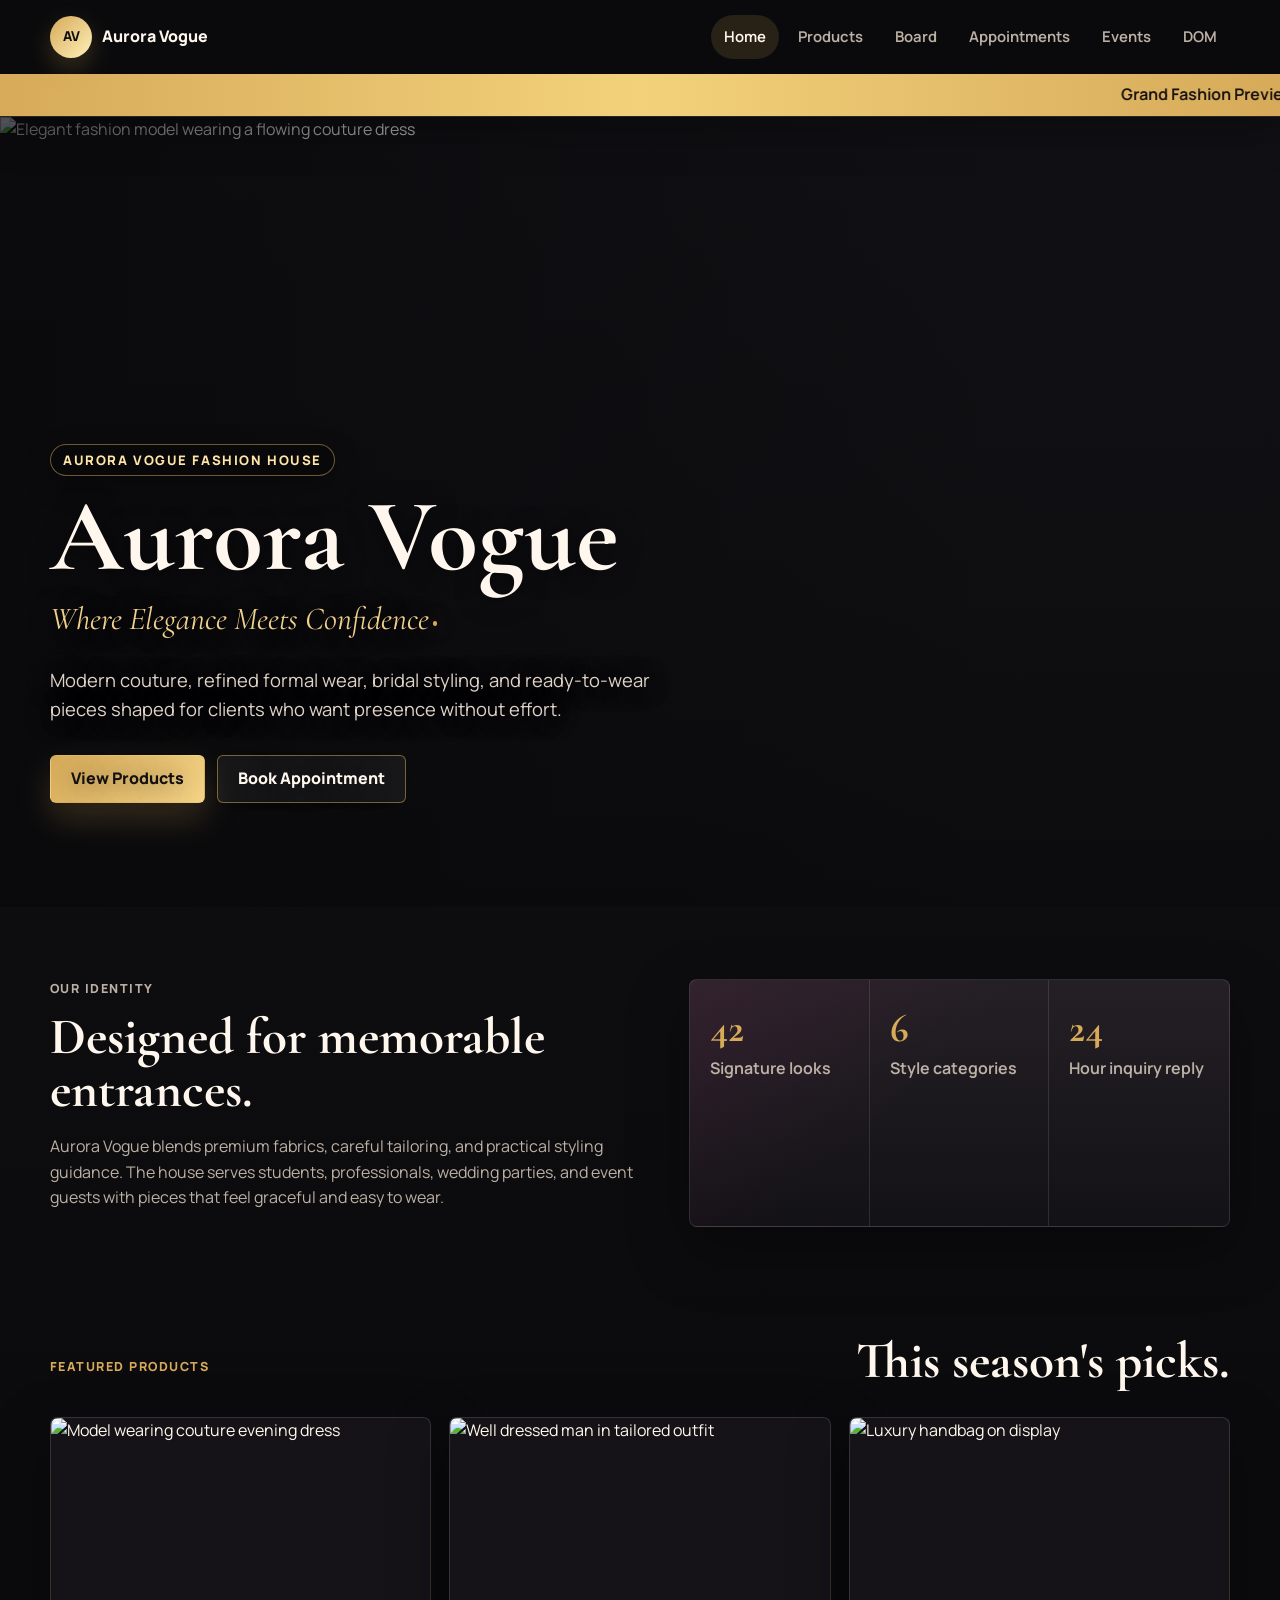
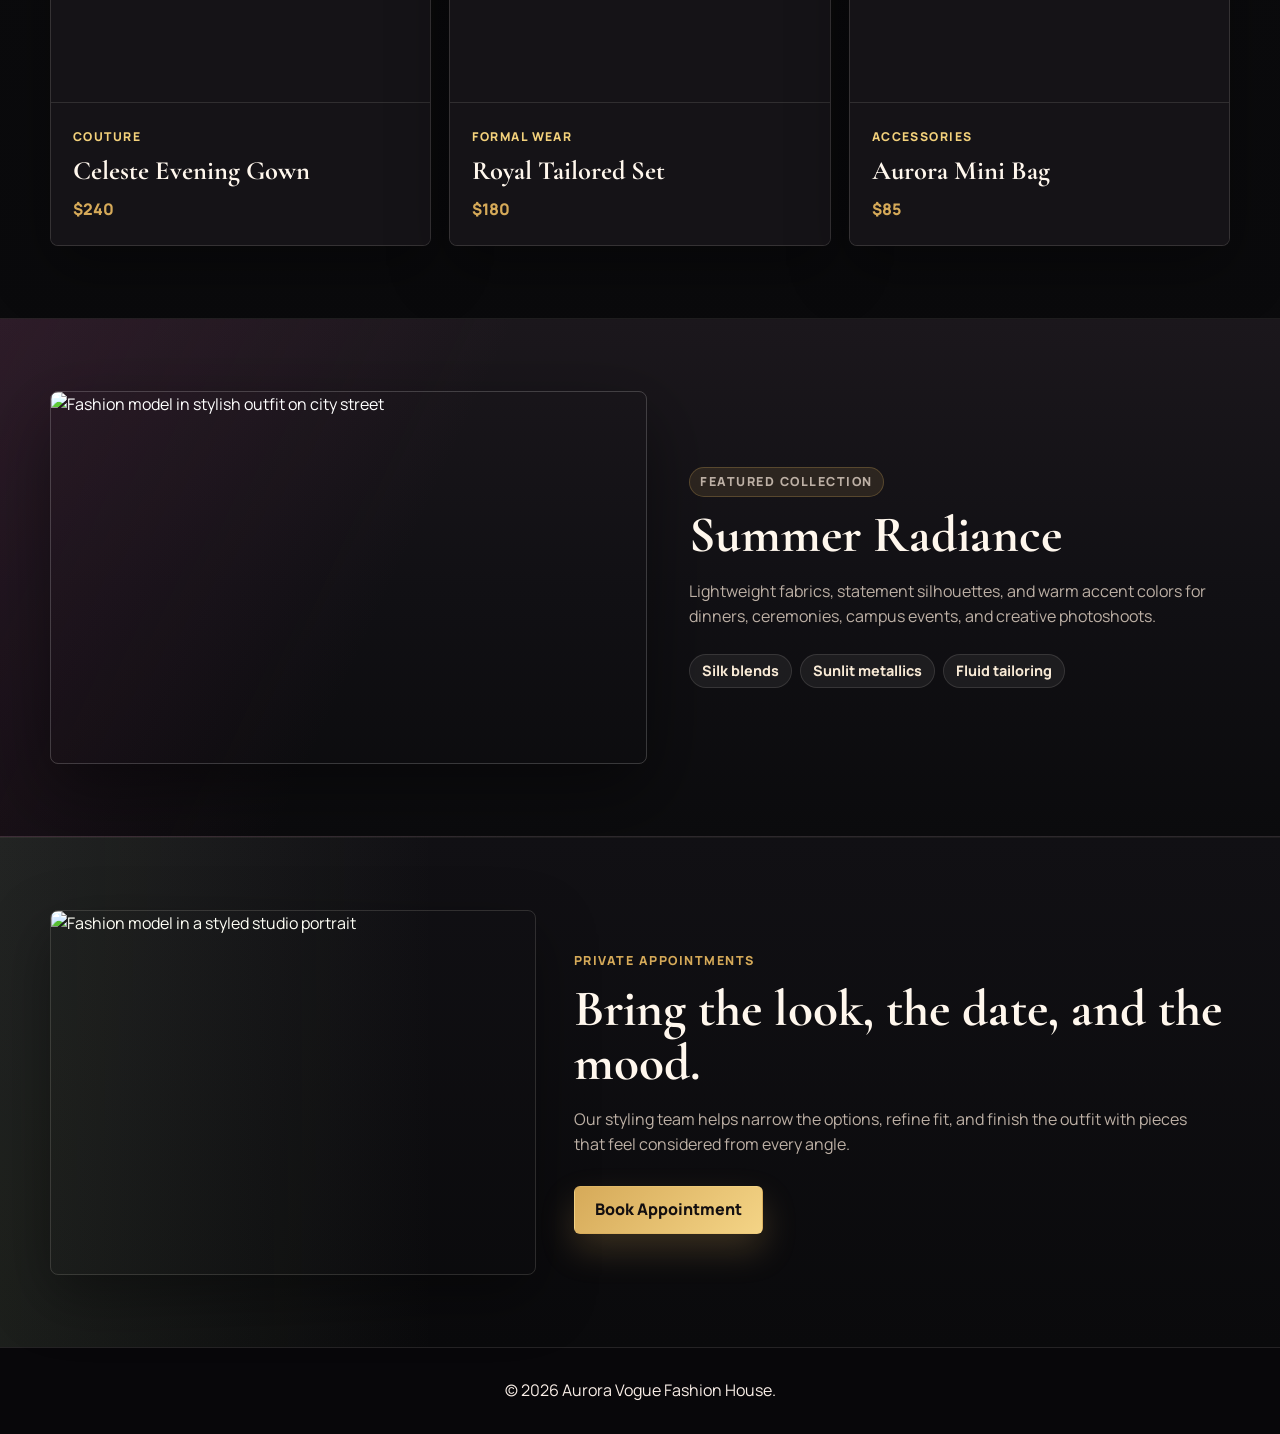
==== commit b743c7de: "Rename trustees page to board" ====
--- a/index.html
+++ b/index.html
@@ -19,7 +19,7 @@
       <div class="nav-links">
         <a href="index.html">Home</a>
         <a href="products.html">Products</a>
-        <a href="trustees.html">Trustees</a>
+        <a href="board.html">Board</a>
         <a href="appointments.html">Appointments</a>
         <a href="events.html">Events</a>
         <a href="dom.html">DOM</a>
--- a/styles.css
+++ b/styles.css
@@ -607,7 +607,7 @@
   min-height: 320px;
 }
 
-.trustees-hero {
+.board-hero {
   background:
     linear-gradient(90deg, rgba(8, 8, 10, 0.62), rgba(8, 8, 10, 0.18), rgba(8, 8, 10, 0.02)),
     url("https://images.unsplash.com/photo-1558769132-cb1aea458c5e?auto=format&fit=crop&w=1800&q=85") center/cover;
@@ -657,7 +657,7 @@
 }
 
 .product-grid,
-.trustee-grid,
+.board-grid,
 .event-list {
   display: grid;
   grid-template-columns: repeat(3, minmax(0, 1fr));
@@ -665,7 +665,7 @@
 }
 
 .product-card,
-.trustee-card,
+.board-card,
 .event-card,
 .dom-card,
 .contact-panel,
@@ -679,7 +679,7 @@
 }
 
 .product-card::before,
-.trustee-card::before,
+.board-card::before,
 .event-card::before,
 .dom-card::before,
 .contact-panel::before,
@@ -700,7 +700,7 @@
 }
 
 .product-card:hover,
-.trustee-card:hover,
+.board-card:hover,
 .event-card:hover {
   transform: translateY(-4px);
   border-color: rgba(214, 170, 89, 0.34);
@@ -725,7 +725,7 @@
 }
 
 .product-card div,
-.trustee-card,
+.board-card,
 .event-card,
 .dom-card,
 .contact-panel {
@@ -733,6 +733,7 @@
 }
 
 .product-card span,
+.board-card span,
 .event-card time {
   color: var(--gold);
   font-weight: 850;
@@ -741,7 +742,7 @@
 }
 
 .product-card h2,
-.trustee-card h2,
+.board-card h2,
 .event-card h2 {
   margin: 8px 0;
   font-size: 1.28rem;
@@ -750,7 +751,7 @@
 }
 
 .product-card p,
-.trustee-card p,
+.board-card p,
 .event-card p,
 .contact-panel p,
 .dom-card li {
@@ -764,47 +765,25 @@
   color: var(--gold);
 }
 
-.trustee-grid {
+.board-grid {
   grid-template-columns: repeat(4, minmax(0, 1fr));
 }
 
-.trustee-card {
-  text-align: center;
-}
-
-.trustee-card img {
-  width: 100%;
+.board-card {
+  display: grid;
+  align-content: start;
+  gap: 16px;
+  text-align: left;
+}
+
+.board-card img {
+  width: 112px;
   aspect-ratio: 1;
   object-fit: cover;
   border-radius: 50%;
-  border: 6px solid rgba(214, 170, 89, 0.22);
-  margin-bottom: 18px;
+  border: 4px solid rgba(214, 170, 89, 0.24);
   background: #2a242a;
   box-shadow: 0 16px 36px rgba(0, 0, 0, 0.28);
-  animation: portraitFloat 4.5s ease-in-out infinite;
-}
-
-.trustee-card:nth-child(2) img {
-  animation-delay: 0.35s;
-}
-
-.trustee-card:nth-child(3) img {
-  animation-delay: 0.7s;
-}
-
-.trustee-card:nth-child(4) img {
-  animation-delay: 1.05s;
-}
-
-@keyframes portraitFloat {
-  0%,
-  100% {
-    transform: translateY(0);
-  }
-
-  50% {
-    transform: translateY(-7px);
-  }
 }
 
 .appointment-form {
@@ -1037,13 +1016,12 @@
     grid-template-columns: repeat(2, minmax(0, 1fr));
   }
 
-  .trustee-grid {
+  .board-grid {
     grid-template-columns: repeat(2, minmax(0, 1fr));
   }
 
-  .trustee-card img {
-    width: min(150px, 72%);
-    margin-inline: auto;
+  .board-card img {
+    width: 96px;
   }
 }
 
@@ -1074,7 +1052,7 @@
     grid-template-columns: 1fr;
   }
 
-  .trustee-grid {
+  .board-grid {
     grid-template-columns: repeat(2, minmax(0, 1fr));
     gap: 14px;
   }
@@ -1151,22 +1129,20 @@
     width: 100%;
   }
 
-  .trustee-card {
-    padding: 18px 12px;
-  }
-
-  .trustee-card img {
-    width: min(118px, 74%);
-    border-width: 4px;
-    margin-bottom: 12px;
-    animation: none;
-  }
-
-  .trustee-card h2 {
+  .board-card {
+    gap: 12px;
+    padding: 16px 12px;
+  }
+
+  .board-card img {
+    width: 76px;
+  }
+
+  .board-card h2 {
     font-size: 1rem;
   }
 
-  .trustee-card p {
+  .board-card p {
     margin: 0;
     font-size: 0.9rem;
   }
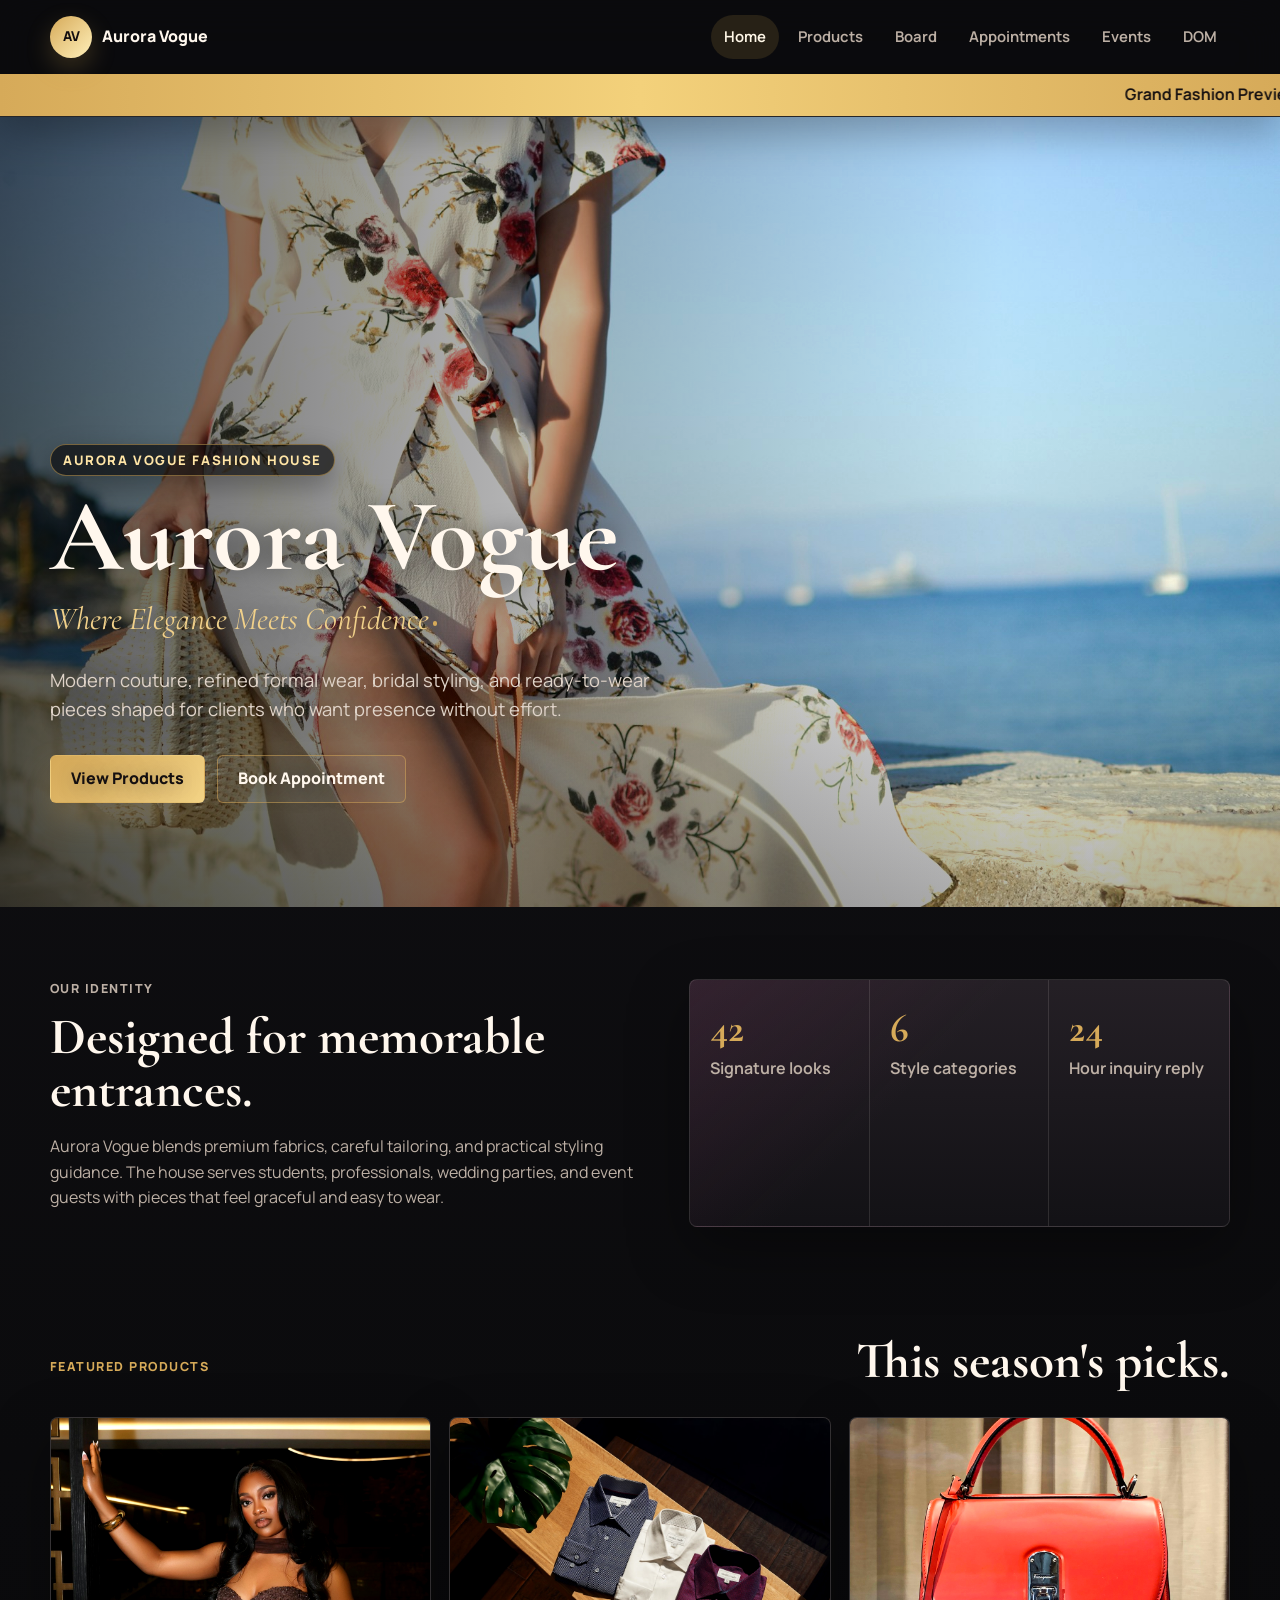
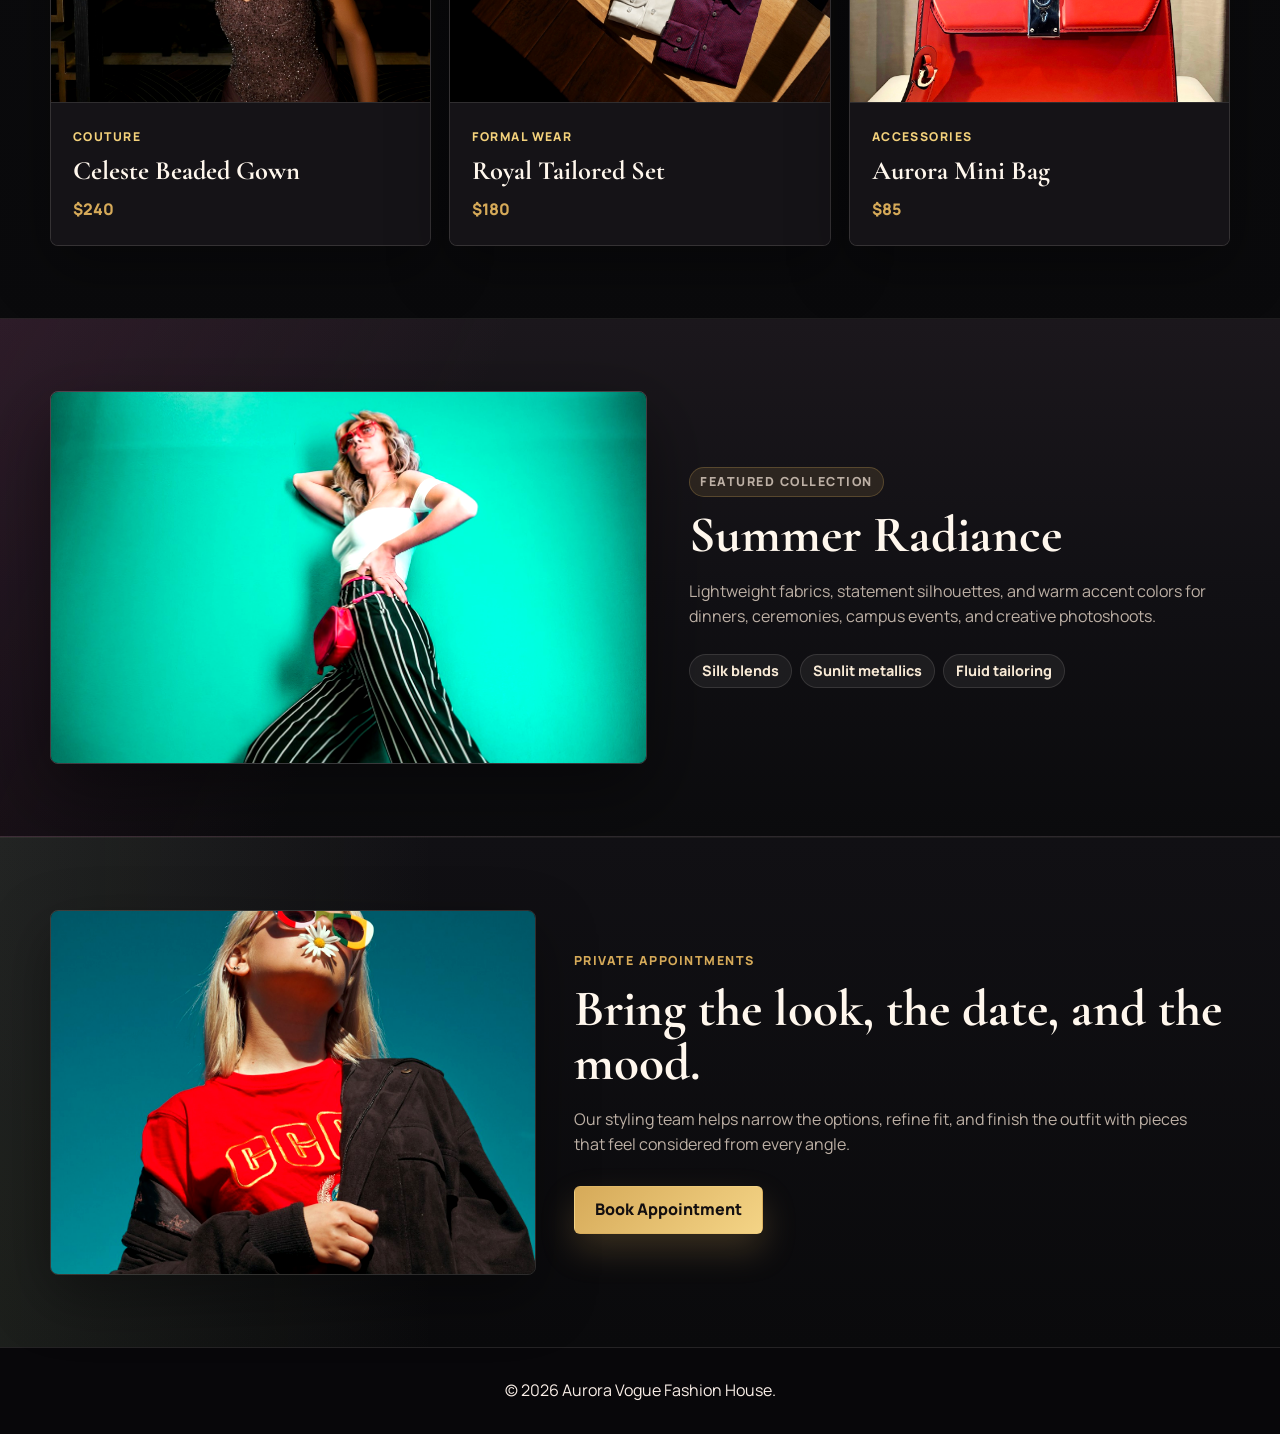
==== commit f0690ef9: "Refresh catalogue images and event links" ====
--- a/index.html
+++ b/index.html
@@ -4,7 +4,6 @@
   <meta charset="UTF-8">
   <meta name="viewport" content="width=device-width, initial-scale=1.0">
   <title>Aurora Vogue | Fashion House</title>
-  <link rel="preconnect" href="https://images.unsplash.com">
   <link rel="stylesheet" href="styles.css">
   <script src="script.js" defer></script>
 </head>
@@ -26,13 +25,13 @@
       </div>
     </nav>
     <marquee class="ticker" behavior="scroll" direction="left">
-      Grand Fashion Preview: August 18, 2026 | Bridal couture fittings open every Friday | Student showcase discount: 15% off selected pieces
+      Grand Fashion Preview: September 1, 2026 | Bridal couture fittings open every Friday | Student showcase discount: 15% off selected pieces
     </marquee>
   </header>
 
   <main>
     <section class="hero">
-      <img class="hero-image" src="https://images.unsplash.com/photo-1496747611176-843222e1e57c?auto=format&fit=crop&w=1800&q=85" alt="Elegant fashion model wearing a flowing couture dress">
+      <img class="hero-image" src="assets/hero-fashion.jpg" alt="Elegant fashion model wearing a flowing couture dress">
       <div class="hero-overlay"></div>
       <div class="hero-content reveal">
         <p class="eyebrow">Aurora Vogue Fashion House</p>
@@ -74,16 +73,16 @@
         <h2 id="lookbookTitle">This season's picks.</h2>
       </div>
       <div class="lookbook-grid">
-        <a class="lookbook-card reveal" href="products.html" aria-label="View Celeste Evening Gown">
-          <img src="https://images.unsplash.com/photo-1515886657613-9f3515b0c78f?auto=format&fit=crop&w=900&q=85" alt="Model wearing couture evening dress" loading="lazy">
+        <a class="lookbook-card reveal" href="products.html" aria-label="View Celeste Beaded Gown">
+          <img src="assets/celeste-evening-gown.jpg" alt="Model wearing a beaded evening gown with a gold clutch" loading="lazy">
           <div class="lookbook-copy">
             <span>Couture</span>
-            <h3>Celeste Evening Gown</h3>
+            <h3>Celeste Beaded Gown</h3>
             <p>$240</p>
           </div>
         </a>
         <a class="lookbook-card reveal" href="products.html" aria-label="View Royal Tailored Set">
-          <img src="https://images.unsplash.com/photo-1602810318383-e386cc2a3ccf?auto=format&fit=crop&w=900&q=85" alt="Well dressed man in tailored outfit" loading="lazy">
+          <img src="assets/royal-tailored-set.jpg" alt="Well dressed man in tailored outfit" loading="lazy">
           <div class="lookbook-copy">
             <span>Formal Wear</span>
             <h3>Royal Tailored Set</h3>
@@ -91,7 +90,7 @@
           </div>
         </a>
         <a class="lookbook-card reveal" href="products.html" aria-label="View Aurora Mini Bag">
-          <img src="https://images.unsplash.com/photo-1584917865442-de89df76afd3?auto=format&fit=crop&w=900&q=85" alt="Luxury handbag on display" loading="lazy">
+          <img src="assets/aurora-mini-bag.jpg" alt="Luxury handbag on display" loading="lazy">
           <div class="lookbook-copy">
             <span>Accessories</span>
             <h3>Aurora Mini Bag</h3>
@@ -103,7 +102,7 @@
 
     <section class="section feature-band" aria-labelledby="summerRadianceTitle">
       <div class="feature-image reveal">
-        <img src="https://images.unsplash.com/photo-1509631179647-0177331693ae?auto=format&fit=crop&w=1200&q=85" alt="Fashion model in stylish outfit on city street" loading="lazy">
+        <img src="assets/summer-radiance.jpg" alt="Fashion model in a warm-toned summer outfit" loading="lazy">
       </div>
       <div class="feature-copy reveal">
         <p class="eyebrow">Featured Collection</p>
@@ -119,7 +118,7 @@
 
     <section class="home-appointment">
       <div class="home-appointment-image reveal">
-        <img src="https://images.unsplash.com/photo-1529139574466-a303027c1d8b?auto=format&fit=crop&w=1200&q=85" alt="Fashion model in a styled studio portrait" loading="lazy">
+        <img src="assets/appointment-styling.jpg" alt="Fashion model in a styled studio portrait" loading="lazy">
       </div>
       <div class="home-appointment-copy reveal">
         <p class="eyebrow">Private Appointments</p>
--- a/styles.css
+++ b/styles.css
@@ -598,9 +598,10 @@
   display: grid;
   align-items: end;
   color: #fff7ed;
+  /* Page hero images are local so the static site works without remote image hotlinks. */
   background:
     linear-gradient(90deg, rgba(8, 8, 10, 0.62), rgba(8, 8, 10, 0.18), rgba(8, 8, 10, 0.02)),
-    url("https://images.unsplash.com/photo-1483985988355-763728e1935b?auto=format&fit=crop&w=1800&q=85") center/cover;
+    url("assets/page-hero-rack.jpg") center/cover;
 }
 
 .page-hero.compact {
@@ -610,19 +611,19 @@
 .board-hero {
   background:
     linear-gradient(90deg, rgba(8, 8, 10, 0.62), rgba(8, 8, 10, 0.18), rgba(8, 8, 10, 0.02)),
-    url("https://images.unsplash.com/photo-1558769132-cb1aea458c5e?auto=format&fit=crop&w=1800&q=85") center/cover;
+    url("assets/studio-rack.jpg") center/cover;
 }
 
 .appointment-hero {
   background:
     linear-gradient(90deg, rgba(8, 8, 10, 0.62), rgba(8, 8, 10, 0.18), rgba(8, 8, 10, 0.02)),
-    url("https://images.unsplash.com/photo-1558769132-cb1aea458c5e?auto=format&fit=crop&w=1800&q=85") center/cover;
+    url("assets/studio-rack.jpg") center/cover;
 }
 
 .events-hero {
   background:
     linear-gradient(90deg, rgba(8, 8, 10, 0.62), rgba(8, 8, 10, 0.18), rgba(8, 8, 10, 0.02)),
-    url("https://images.unsplash.com/photo-1469334031218-e382a71b716b?auto=format&fit=crop&w=1800&q=85") center/cover;
+    url("assets/ruby-evening-gown.jpg") center/cover;
 }
 
 .page-hero-inner {
@@ -665,11 +666,12 @@
 }
 
 .product-card,
-.board-card,
+.member-card,
 .event-card,
 .dom-card,
 .contact-panel,
 .appointment-form {
+  /* Shared card shell keeps catalogue, board, event, and form surfaces visually aligned. */
   background: linear-gradient(180deg, rgba(37, 32, 38, 0.98), rgba(20, 18, 23, 0.98));
   border: 1px solid var(--line);
   border-radius: 8px;
@@ -679,7 +681,7 @@
 }
 
 .product-card::before,
-.board-card::before,
+.member-card::before,
 .event-card::before,
 .dom-card::before,
 .contact-panel::before,
@@ -700,11 +702,16 @@
 }
 
 .product-card:hover,
-.board-card:hover,
+.member-card:hover,
 .event-card:hover {
   transform: translateY(-4px);
   border-color: rgba(214, 170, 89, 0.34);
   box-shadow: 0 28px 76px rgba(0, 0, 0, 0.42);
+}
+
+.event-card:focus-visible {
+  outline: 3px solid rgba(214, 170, 89, 0.34);
+  outline-offset: 4px;
 }
 
 .product-card.is-hidden {
@@ -725,7 +732,6 @@
 }
 
 .product-card div,
-.board-card,
 .event-card,
 .dom-card,
 .contact-panel {
@@ -733,7 +739,7 @@
 }
 
 .product-card span,
-.board-card span,
+.member-role,
 .event-card time {
   color: var(--gold);
   font-weight: 850;
@@ -742,7 +748,7 @@
 }
 
 .product-card h2,
-.board-card h2,
+.member-name,
 .event-card h2 {
   margin: 8px 0;
   font-size: 1.28rem;
@@ -751,7 +757,6 @@
 }
 
 .product-card p,
-.board-card p,
 .event-card p,
 .contact-panel p,
 .dom-card li {
@@ -766,24 +771,180 @@
 }
 
 .board-grid {
-  grid-template-columns: repeat(4, minmax(0, 1fr));
-}
-
-.board-card {
-  display: grid;
-  align-content: start;
-  gap: 16px;
-  text-align: left;
-}
-
-.board-card img {
-  width: 112px;
-  aspect-ratio: 1;
+  grid-template-columns: repeat(3, minmax(0, 1fr));
+}
+
+.board-intro {
+  max-width: 640px;
+  margin-bottom: 34px;
+}
+
+.board-intro h2 {
+  margin: 0 0 12px;
+  color: #fff7ed;
+  font-family: "Cormorant Garamond", Georgia, "Times New Roman", serif;
+  font-size: clamp(2rem, 4vw, 3.4rem);
+  line-height: 1.05;
+}
+
+.board-intro p:not(.eyebrow) {
+  color: var(--muted);
+}
+
+.member-card {
+  display: grid;
+  grid-template-rows: auto 1fr;
+  cursor: pointer;
+  transition: transform 180ms ease, border-color 180ms ease, box-shadow 180ms ease;
+}
+
+.member-card:focus-visible {
+  outline: 3px solid rgba(214, 170, 89, 0.34);
+  outline-offset: 4px;
+}
+
+.member-img-wrap {
+  position: relative;
+  overflow: hidden;
+  background: #2a242a;
+}
+
+.member-img-wrap img {
+  /* Portraits keep a little headroom so mobile crops do not clip faces. */
+  width: 100%;
+  aspect-ratio: 4 / 3;
   object-fit: cover;
-  border-radius: 50%;
-  border: 4px solid rgba(214, 170, 89, 0.24);
+  object-position: center 28%;
+  transition: transform 260ms ease, filter 260ms ease;
+}
+
+.member-card:hover .member-img-wrap img {
+  transform: scale(1.04);
+  filter: brightness(0.84);
+}
+
+.member-overlay {
+  position: absolute;
+  inset: 0;
+  display: grid;
+  place-items: center;
+  opacity: 0;
+  background: rgba(8, 8, 10, 0.68);
+  transition: opacity 180ms ease;
+}
+
+.member-card:hover .member-overlay {
+  opacity: 1;
+}
+
+.member-overlay span {
+  min-height: 38px;
+  display: inline-flex;
+  align-items: center;
+  padding: 0 16px;
+  color: var(--gold);
+  border: 1px solid rgba(214, 170, 89, 0.62);
+  border-radius: 6px;
+  font-size: 0.75rem;
+  font-weight: 900;
+  letter-spacing: 0.12em;
+  text-transform: uppercase;
+}
+
+.member-info {
+  padding: 20px 22px;
+}
+
+.member-role {
+  margin: 0;
+}
+
+.modal-backdrop {
+  position: fixed;
+  inset: 0;
+  z-index: 60;
+  display: grid;
+  place-items: center;
+  padding: 24px;
+  background: rgba(8, 8, 10, 0.78);
+  opacity: 0;
+  pointer-events: none;
+  transition: opacity 180ms ease;
+}
+
+.modal-backdrop.modal-open {
+  opacity: 1;
+  pointer-events: auto;
+}
+
+.modal-box {
+  width: min(760px, 100%);
+  position: relative;
+  overflow: hidden;
+  border: 1px solid rgba(247, 239, 228, 0.14);
+  border-radius: 8px;
+  background: linear-gradient(180deg, rgba(37, 32, 38, 0.98), rgba(20, 18, 23, 0.98));
+  box-shadow: 0 32px 90px rgba(0, 0, 0, 0.5);
+  transform: translateY(14px);
+  transition: transform 180ms ease;
+}
+
+.modal-backdrop.modal-open .modal-box {
+  transform: translateY(0);
+}
+
+.modal-close {
+  position: absolute;
+  top: 14px;
+  right: 14px;
+  z-index: 1;
+  width: 38px;
+  height: 38px;
+  border: 1px solid rgba(247, 239, 228, 0.14);
+  border-radius: 6px;
+  color: #fff7ed;
+  background: rgba(8, 8, 10, 0.72);
+  font-size: 1.5rem;
+  line-height: 1;
+  cursor: pointer;
+}
+
+.modal-body {
+  display: grid;
+  grid-template-columns: 220px 1fr;
+}
+
+.modal-img {
+  width: 100%;
+  height: 100%;
+  min-height: 320px;
+  object-fit: cover;
   background: #2a242a;
-  box-shadow: 0 16px 36px rgba(0, 0, 0, 0.28);
+}
+
+.modal-text {
+  padding: 38px 34px;
+}
+
+.modal-text h2 {
+  margin: 0 0 8px;
+  color: #fff7ed;
+  font-family: "Cormorant Garamond", Georgia, "Times New Roman", serif;
+  font-size: 2.25rem;
+  line-height: 1;
+}
+
+.modal-role {
+  margin: 0 0 20px;
+  color: var(--gold);
+  font-weight: 850;
+  letter-spacing: 0.08em;
+  text-transform: uppercase;
+}
+
+.modal-bio {
+  margin: 0;
+  color: var(--muted);
 }
 
 .appointment-form {
@@ -1020,8 +1181,12 @@
     grid-template-columns: repeat(2, minmax(0, 1fr));
   }
 
-  .board-card img {
-    width: 96px;
+  .modal-body {
+    grid-template-columns: 180px 1fr;
+  }
+
+  .modal-img {
+    min-height: 280px;
   }
 }
 
@@ -1129,21 +1294,45 @@
     width: 100%;
   }
 
-  .board-card {
-    gap: 12px;
-    padding: 16px 12px;
-  }
-
-  .board-card img {
-    width: 76px;
-  }
-
-  .board-card h2 {
+  .member-img-wrap img {
+    aspect-ratio: 4 / 5;
+    object-position: center 22%;
+  }
+
+  .member-info {
+    padding: 14px;
+  }
+
+  .member-name {
     font-size: 1rem;
   }
 
-  .board-card p {
-    margin: 0;
-    font-size: 0.9rem;
-  }
-}
+  .member-role {
+    font-size: 0.7rem;
+  }
+
+  .member-overlay {
+    display: none;
+  }
+
+  .modal-backdrop {
+    padding: 16px;
+  }
+
+  .modal-body {
+    grid-template-columns: 1fr;
+  }
+
+  .modal-img {
+    min-height: 0;
+    aspect-ratio: 16 / 10;
+  }
+
+  .modal-text {
+    padding: 24px 20px;
+  }
+
+  .modal-text h2 {
+    font-size: 1.8rem;
+  }
+}
